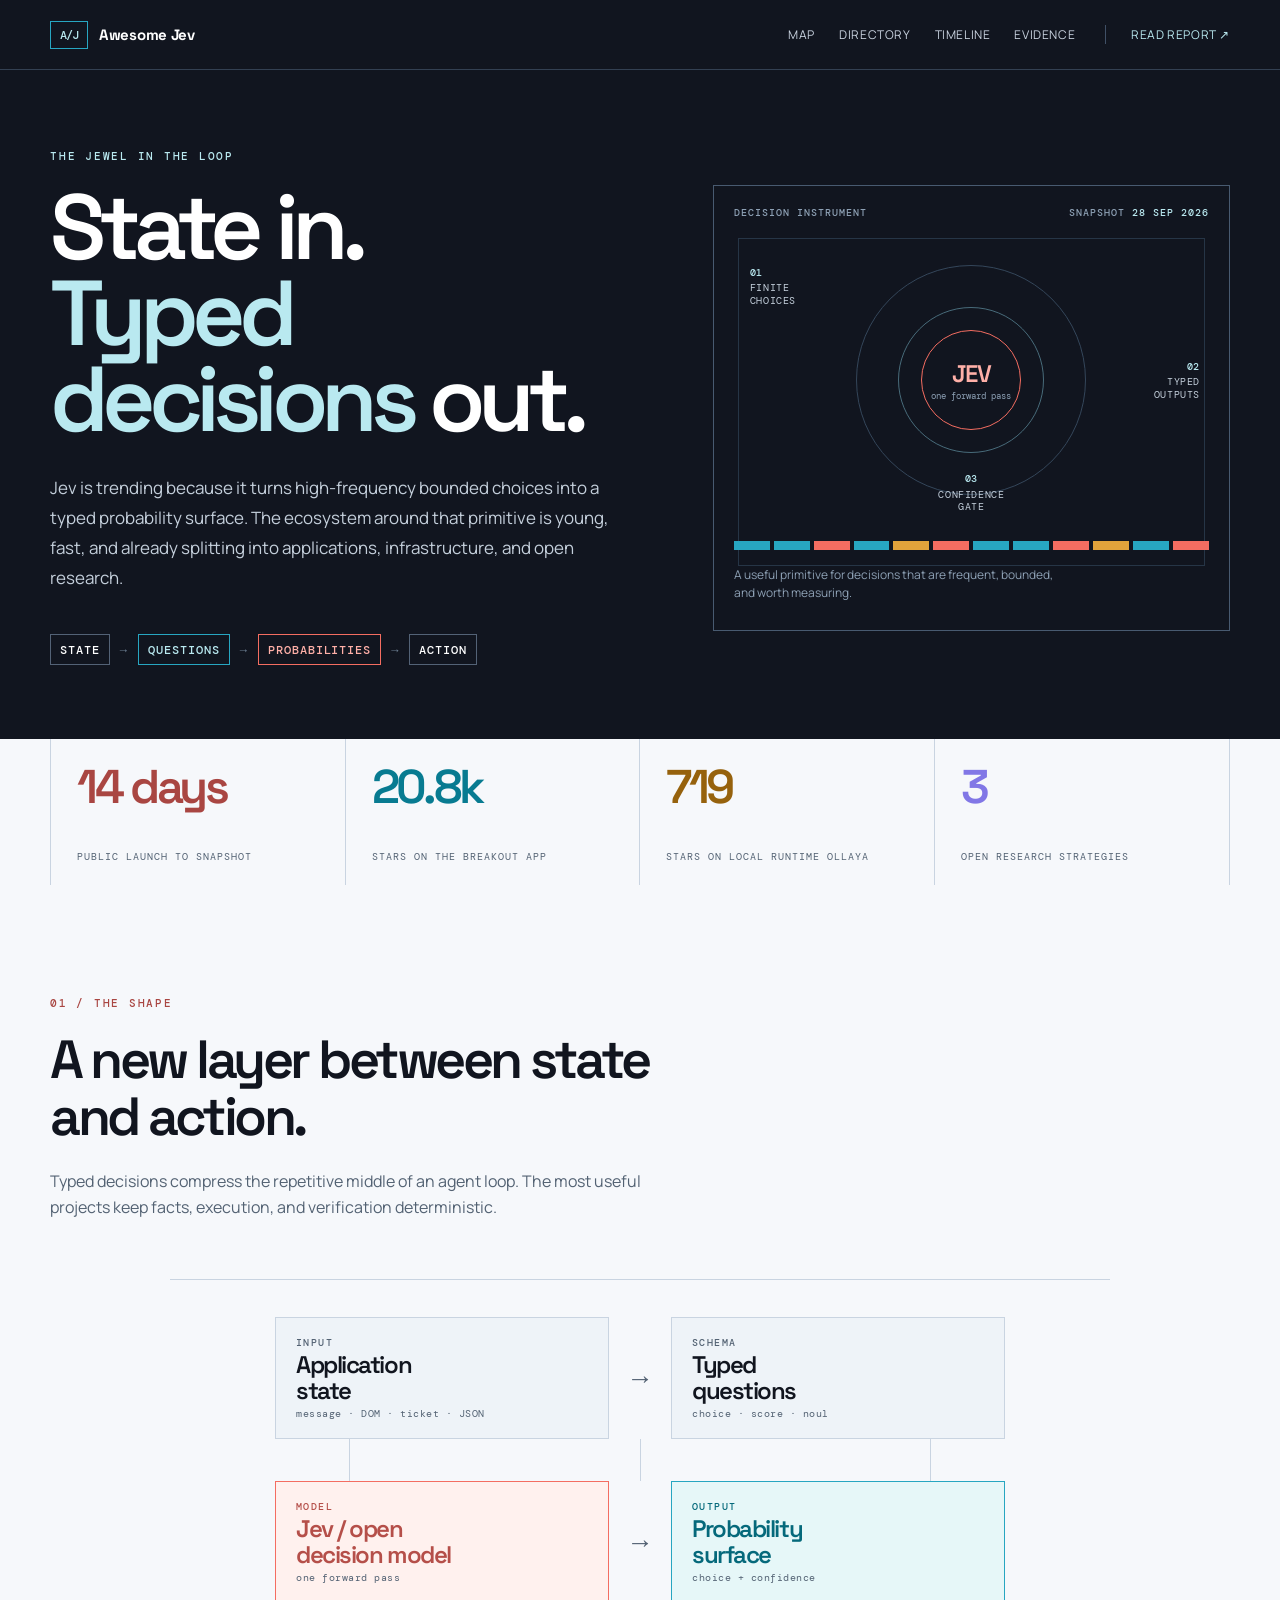
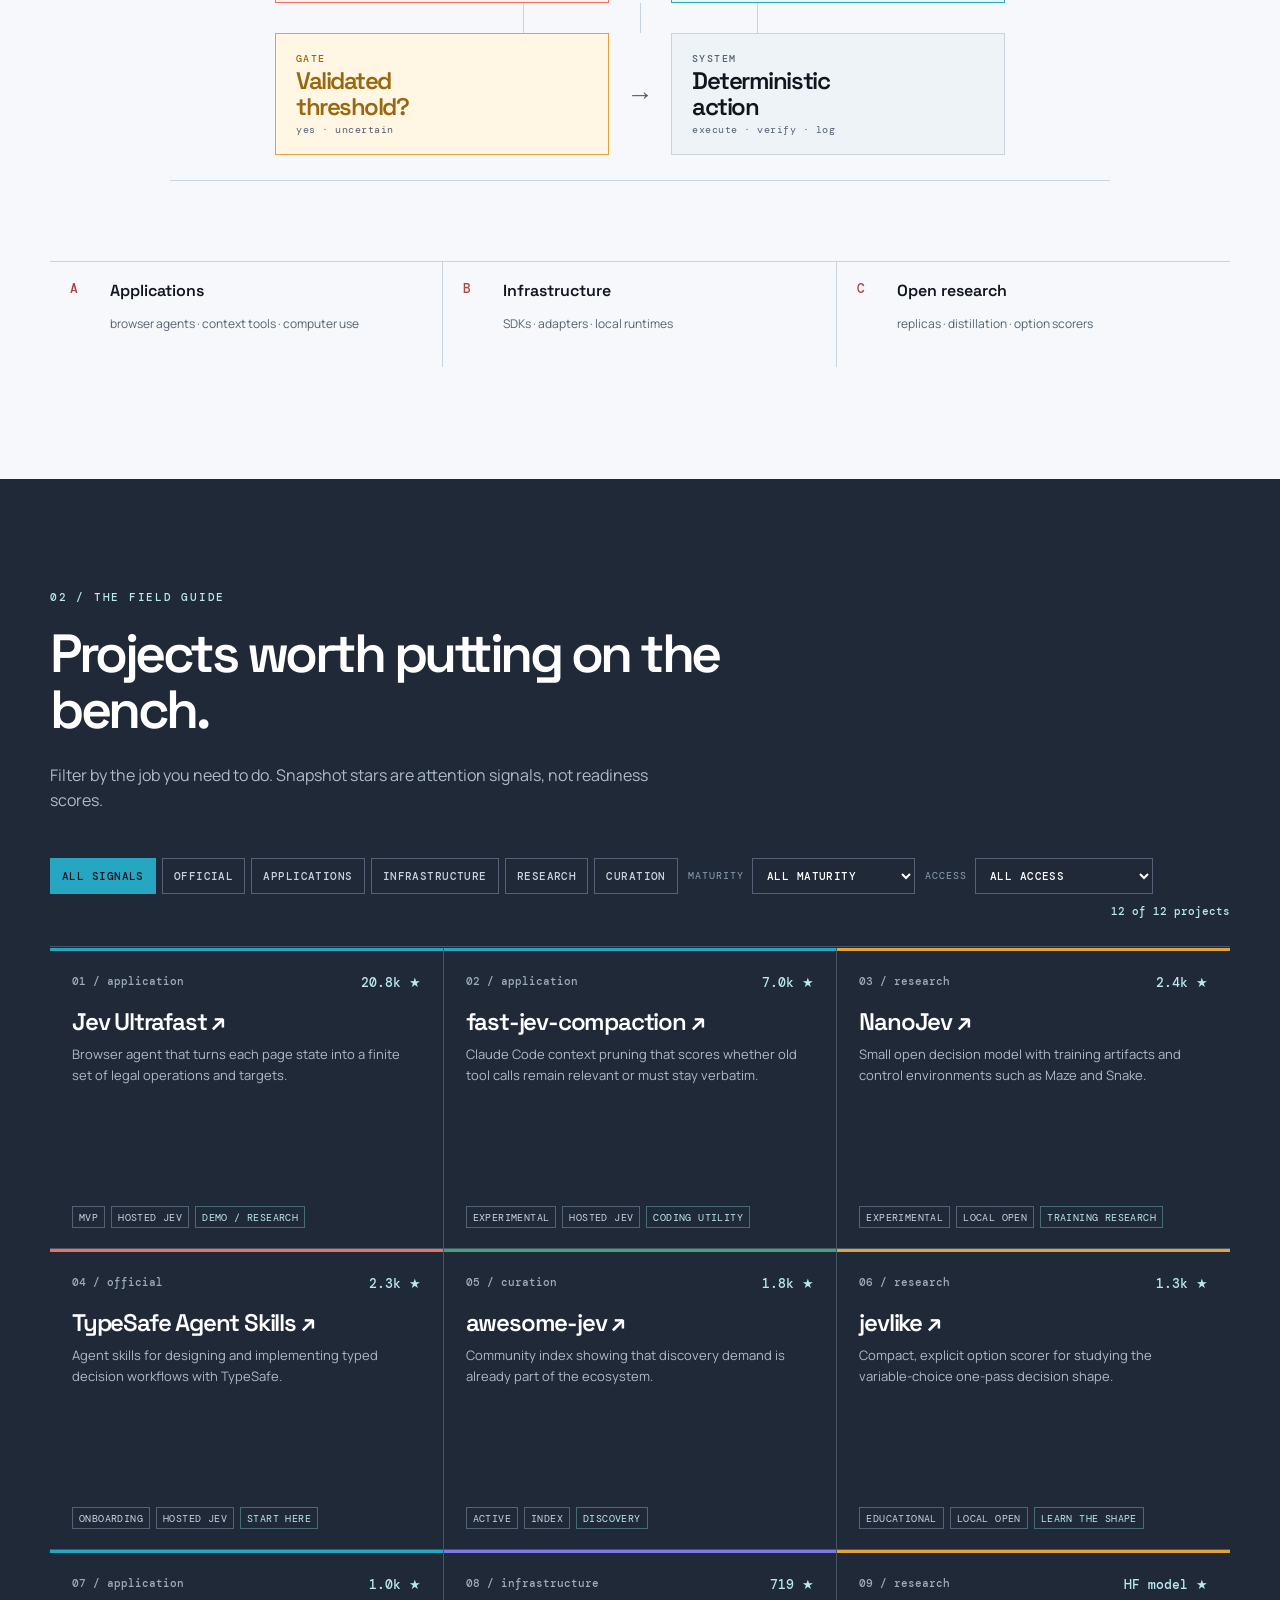
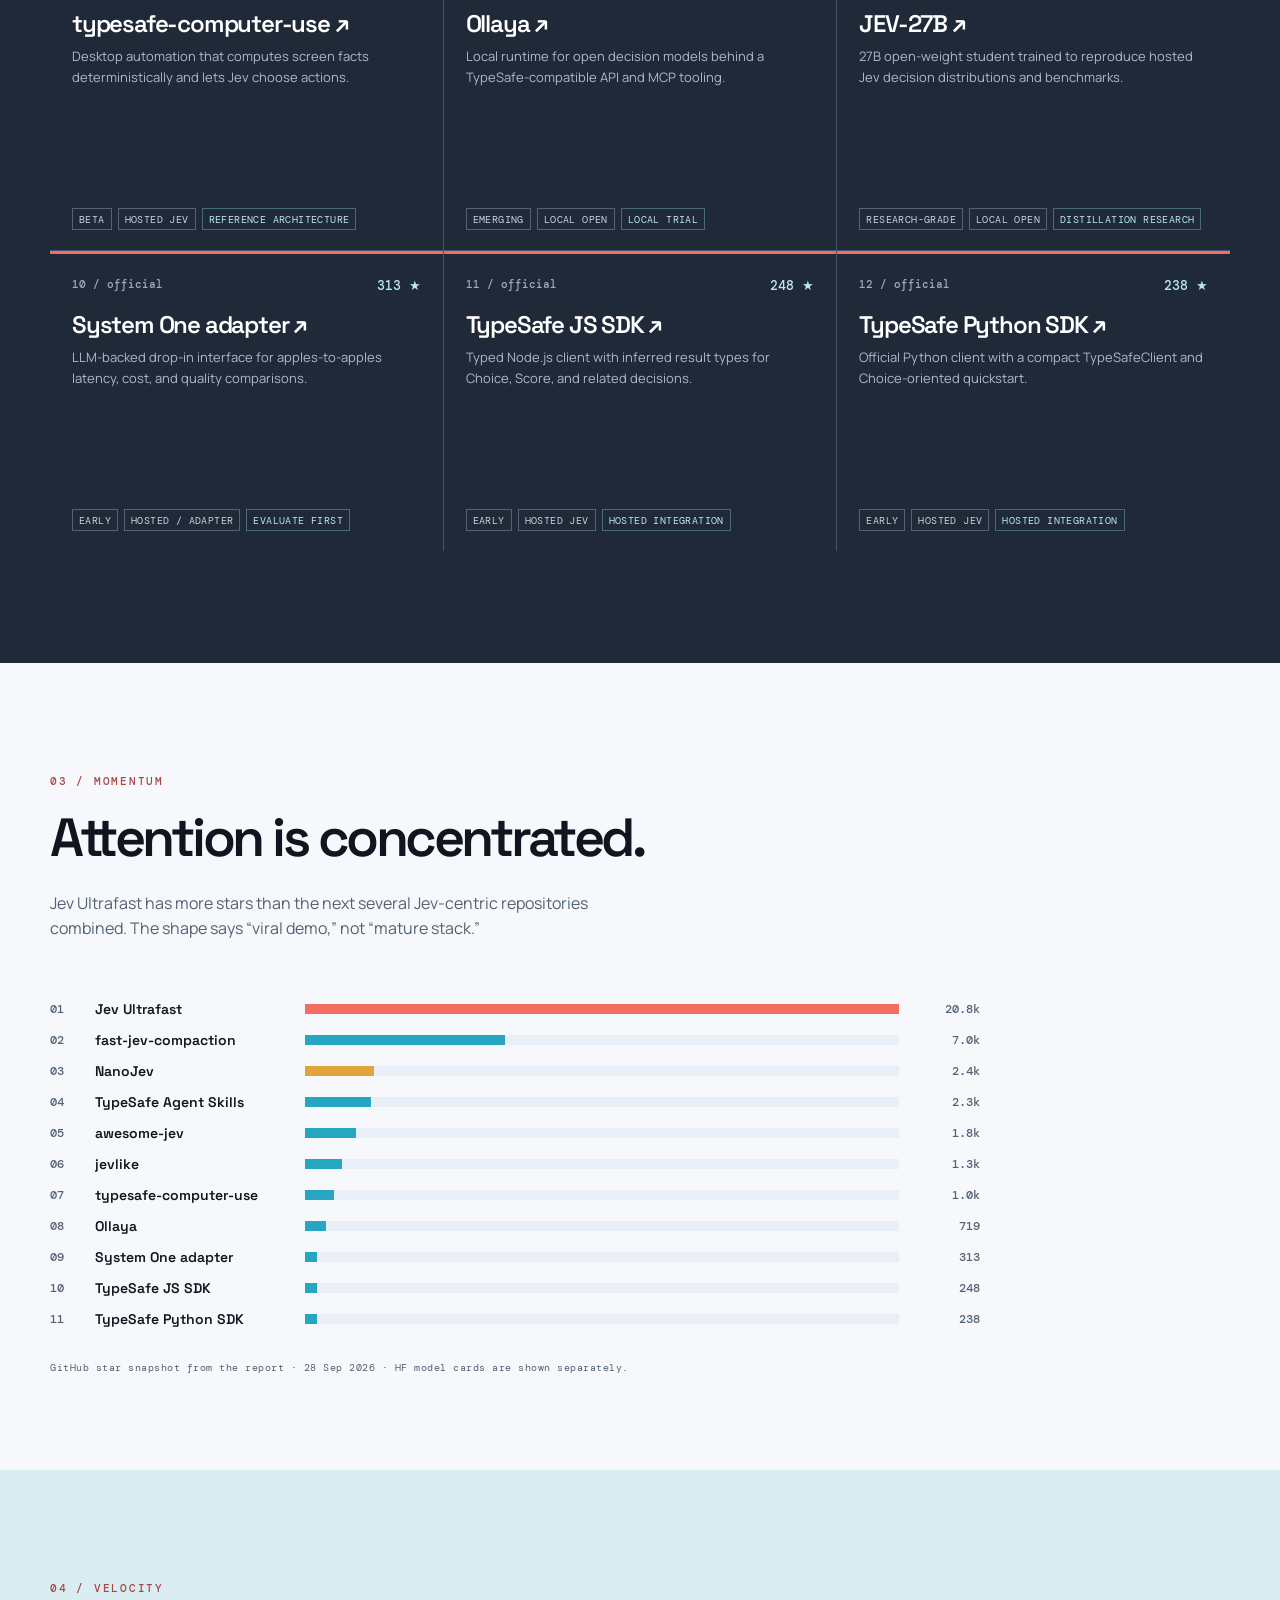
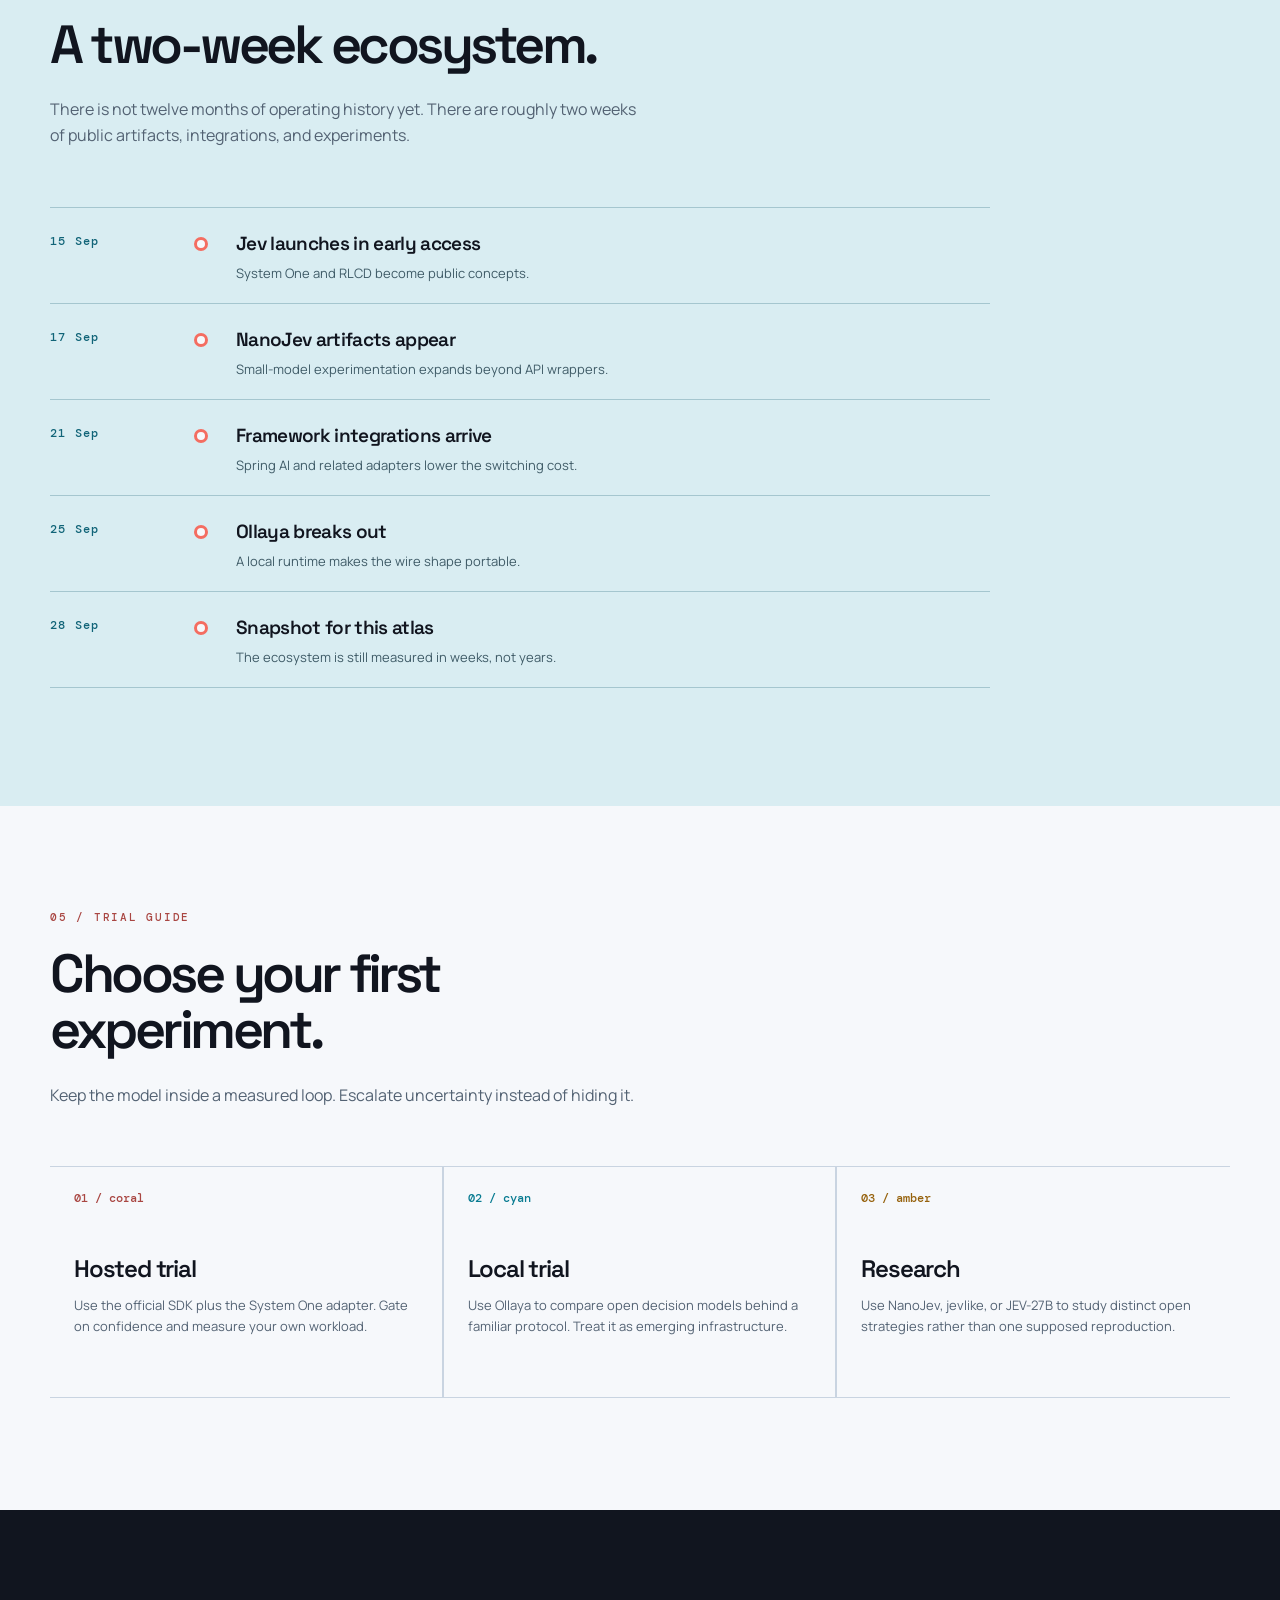
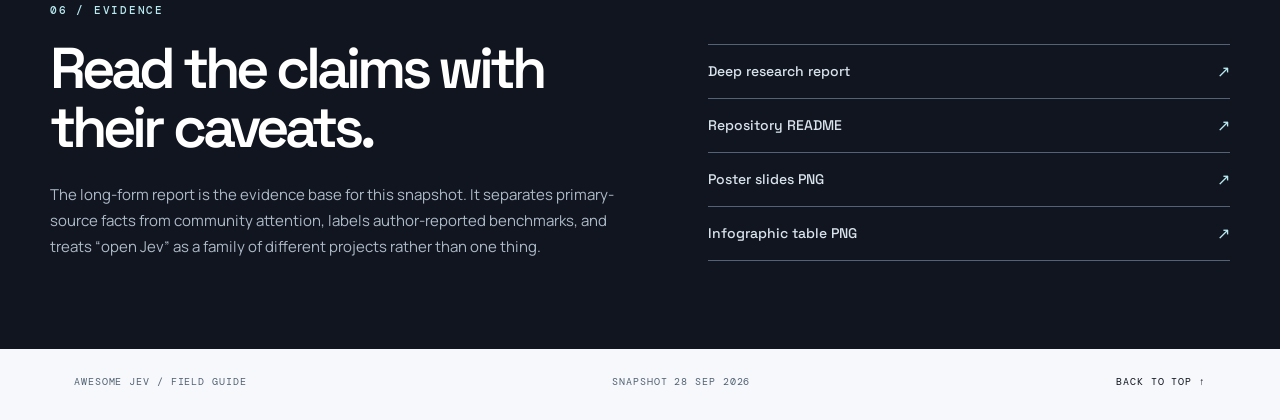
==== docs/index.html @ 7bf73f56 "Add files via upload" ====
<!doctype html>
<html lang="en">
  <head>
    <meta charset="utf-8">
    <meta name="viewport" content="width=device-width, initial-scale=1">
    <meta name="theme-color" content="#11151f">
    <meta name="description" content="A field guide to the young Jev ecosystem: typed decisions, agent loops, local runtimes, and open research.">
    <title>Awesome Jev Projects | Typed decision systems</title>
    <link rel="stylesheet" href="styles.css">
  </head>
  <body>
    <header class="site-header">
      <a class="brand" href="#top" aria-label="Awesome Jev home">
        <span class="brand-mark" aria-hidden="true">A/J</span>
        <span>Awesome Jev</span>
      </a>
      <nav class="site-nav" aria-label="Primary navigation">
        <a href="#map">Map</a>
        <a href="#directory">Directory</a>
        <a href="#timeline">Timeline</a>
        <a href="#read">Evidence</a>
      </nav>
      <a class="header-link" href="../jev_deep-research-report.md">Read report <span aria-hidden="true">↗</span></a>
    </header>

    <main id="top">
      <section class="hero band band-dark" aria-labelledby="hero-title">
        <div class="hero-grid">
          <div class="hero-copy">
            <p class="eyebrow" id="hero-eyebrow">THE JEWEL IN THE LOOP</p>
            <h1 id="hero-title">State in.<br><em>Typed decisions</em> out.</h1>
            <p class="hero-body" id="hero-body">Jev is trending because it turns high-frequency bounded choices into a typed probability surface. The ecosystem around that primitive is young, fast, and already splitting into applications, infrastructure, and open research.</p>
            <div class="formula" role="group" aria-label="Decision loop">
              <span>state</span><i aria-hidden="true">→</i><span>questions</span><i aria-hidden="true">→</i><span>probabilities</span><i aria-hidden="true">→</i><span>action</span>
            </div>
          </div>
          <div class="hero-instrument" role="group" aria-label="Decision instrument">
            <div class="instrument-topline"><span>DECISION INSTRUMENT</span><span>SNAPSHOT <b id="hero-snapshot">28 SEP 2026</b></span></div>
            <div class="instrument-core">
              <div class="instrument-orbit orbit-a"></div>
              <div class="instrument-orbit orbit-b"></div>
              <div class="instrument-center"><strong>JEV</strong><span>one forward pass</span></div>
              <div class="instrument-point point-a"><b>01</b><span>finite<br>choices</span></div>
              <div class="instrument-point point-b"><b>02</b><span>typed<br>outputs</span></div>
              <div class="instrument-point point-c"><b>03</b><span>confidence<br>gate</span></div>
            </div>
            <div class="confidence-ribbon" aria-hidden="true"><span></span><span></span><span></span><span></span><span></span><span></span><span></span><span></span><span></span><span></span><span></span><span></span></div>
            <p class="instrument-note">A useful primitive for decisions that are frequent, bounded, and worth measuring.</p>
          </div>
        </div>
      </section>

      <section class="metric-rail" aria-label="Ecosystem snapshot metrics" id="metrics"></section>

      <section class="band band-paper" id="map" aria-labelledby="map-title">
        <div class="section-heading">
          <p class="eyebrow eyebrow-dark">01 / THE SHAPE</p>
          <h2 id="map-title">A new layer between state and action.</h2>
          <p>Typed decisions compress the repetitive middle of an agent loop. The most useful projects keep facts, execution, and verification deterministic.</p>
        </div>
        <div class="architecture" role="group" aria-label="Jev ecosystem architecture">
          <div class="architecture-row architecture-inputs">
            <div class="architecture-node node-state"><span class="node-kicker">INPUT</span><strong>Application<br>state</strong><small>message · DOM · ticket · JSON</small></div>
            <div class="architecture-arrow" aria-hidden="true">→</div>
            <div class="architecture-node node-questions"><span class="node-kicker">SCHEMA</span><strong>Typed<br>questions</strong><small>choice · score · noul</small></div>
          </div>
          <div class="architecture-spine" aria-hidden="true"><span></span><span></span><span></span></div>
          <div class="architecture-row architecture-core">
            <div class="architecture-node node-model"><span class="node-kicker">MODEL</span><strong>Jev / open<br>decision model</strong><small>one forward pass</small></div>
            <div class="architecture-arrow" aria-hidden="true">→</div>
            <div class="architecture-node node-prob"><span class="node-kicker">OUTPUT</span><strong>Probability<br>surface</strong><small>choice + confidence</small></div>
          </div>
          <div class="architecture-spine spine-short" aria-hidden="true"><span></span><span></span></div>
          <div class="architecture-row architecture-output">
            <div class="architecture-node node-gate"><span class="node-kicker">GATE</span><strong>Validated<br>threshold?</strong><small>yes · uncertain</small></div>
            <div class="architecture-arrow" aria-hidden="true">→</div>
            <div class="architecture-node node-action"><span class="node-kicker">SYSTEM</span><strong>Deterministic<br>action</strong><small>execute · verify · log</small></div>
          </div>
        </div>
        <div class="layer-strip" role="group" aria-label="Ecosystem layers">
          <div><span class="layer-index">A</span><strong>Applications</strong><small>browser agents · context tools · computer use</small></div>
          <div><span class="layer-index">B</span><strong>Infrastructure</strong><small>SDKs · adapters · local runtimes</small></div>
          <div><span class="layer-index">C</span><strong>Open research</strong><small>replicas · distillation · option scorers</small></div>
        </div>
      </section>

      <section class="band band-ink" id="directory" aria-labelledby="directory-title">
        <div class="section-heading heading-light">
          <p class="eyebrow">02 / THE FIELD GUIDE</p>
          <h2 id="directory-title">Projects worth putting on the bench.</h2>
          <p>Filter by the job you need to do. Snapshot stars are attention signals, not readiness scores.</p>
        </div>
        <div class="filters" role="group" aria-label="Project filters">
          <div class="filter-group" id="role-filters" role="group" aria-label="Project role"></div>
          <label class="select-label">Maturity
            <select id="maturity-filter" aria-label="Filter by maturity"></select>
          </label>
          <label class="select-label">Access
            <select id="access-filter" aria-label="Filter by access mode"></select>
          </label>
          <span class="filter-count" id="filter-count" aria-live="polite"></span>
        </div>
        <div class="project-grid" id="project-grid"></div>
      </section>

      <section class="band band-paper leaderboard-band" id="leaderboard" aria-labelledby="leaderboard-title">
        <div class="section-heading">
          <p class="eyebrow eyebrow-dark">03 / MOMENTUM</p>
          <h2 id="leaderboard-title">Attention is concentrated.</h2>
          <p>Jev Ultrafast has more stars than the next several Jev-centric repositories combined. The shape says “viral demo,” not “mature stack.”</p>
        </div>
        <div class="leaderboard" id="leaderboard-list"></div>
        <p class="data-note">GitHub star snapshot from the report · 28 Sep 2026 · HF model cards are shown separately.</p>
      </section>

      <section class="band band-blue timeline-band" id="timeline" aria-labelledby="timeline-title">
        <div class="section-heading">
          <p class="eyebrow eyebrow-dark">04 / VELOCITY</p>
          <h2 id="timeline-title">A two-week ecosystem.</h2>
          <p>There is not twelve months of operating history yet. There are roughly two weeks of public artifacts, integrations, and experiments.</p>
        </div>
        <div class="timeline" id="timeline-list"></div>
      </section>

      <section class="band band-paper recommendations-band" aria-labelledby="recommendations-title">
        <div class="section-heading">
          <p class="eyebrow eyebrow-dark">05 / TRIAL GUIDE</p>
          <h2 id="recommendations-title">Choose your first experiment.</h2>
          <p>Keep the model inside a measured loop. Escalate uncertainty instead of hiding it.</p>
        </div>
        <div class="recommendation-grid" id="recommendation-list"></div>
      </section>

      <section class="band band-dark read-band" id="read" aria-labelledby="read-title">
        <div class="read-grid">
          <div>
            <p class="eyebrow">06 / EVIDENCE</p>
            <h2 id="read-title">Read the claims with their caveats.</h2>
            <p class="read-body">The long-form report is the evidence base for this snapshot. It separates primary-source facts from community attention, labels author-reported benchmarks, and treats “open Jev” as a family of different projects rather than one thing.</p>
          </div>
          <div class="read-links">
            <a class="read-link" href="../jev_deep-research-report.md"><span>Deep research report</span><b aria-hidden="true">↗</b></a>
            <a class="read-link" href="../README.md"><span>Repository README</span><b aria-hidden="true">↗</b></a>
            <a class="read-link" href="../assets/jev-poster-slides.png"><span>Poster slides PNG</span><b aria-hidden="true">↗</b></a>
            <a class="read-link" href="../assets/jev-infographic-table.png"><span>Infographic table PNG</span><b aria-hidden="true">↗</b></a>
          </div>
        </div>
      </section>
    </main>

    <footer class="site-footer">
      <span>AWESOME JEV / FIELD GUIDE</span>
      <span>Snapshot 28 Sep 2026</span>
      <a href="#top">Back to top ↑</a>
    </footer>

    <script src="data.js"></script>
    <script src="app.js"></script>
  </body>
</html>
---- docs/styles.css ----
@import url('https://fonts.googleapis.com/css2?family=DM+Mono:wght@400;500&family=Manrope:wght@400;500;600;700;800&family=Space+Grotesk:wght@400;500;600;700&display=swap');

:root {
  --ink: #11151f;
  --ink-2: #202938;
  --paper: #f6f8fb;
  --paper-2: #e9eff6;
  --line: #c9d4e1;
  --muted: #536273;
  --coral: #f46d61;
  --coral-dark: #a94642;
  --cyan: #27a6c1;
  --cyan-dark: #087b91;
  --cyan-soft: #b9e9f0;
  --amber: #e2a33b;
  --amber-dark: #96620d;
  --violet: #8177e6;
  --green: #38a875;
  --white: #fff;
  --display: 'Space Grotesk', 'Arial Narrow', sans-serif;
  --body: 'Manrope', system-ui, sans-serif;
  --mono: 'DM Mono', 'SFMono-Regular', Consolas, monospace;
  --max: 1180px;
}

* { box-sizing: border-box; }
html { scroll-behavior: smooth; }
body {
  margin: 0;
  background: var(--paper);
  color: var(--ink);
  font-family: var(--body);
  font-size: 15px;
  line-height: 1.6;
}
a { color: inherit; text-decoration-thickness: 1px; text-underline-offset: 3px; }
a:hover { color: var(--coral); }
:focus-visible { outline: 3px solid var(--amber); outline-offset: 3px; }

.site-header {
  height: 70px;
  padding: 0 max(24px, calc((100vw - var(--max)) / 2));
  display: flex;
  align-items: center;
  gap: 30px;
  background: var(--ink);
  color: var(--white);
  border-bottom: 1px solid #334052;
  position: sticky;
  top: 0;
  z-index: 20;
}
.brand { display: flex; align-items: center; gap: 11px; text-decoration: none; font-family: var(--display); font-weight: 700; letter-spacing: -.02em; white-space: nowrap; }
.brand-mark { display: grid; place-items: center; width: 38px; height: 28px; border: 1px solid var(--cyan); color: var(--cyan-soft); font: 500 12px var(--mono); letter-spacing: -.08em; }
.site-nav { display: flex; align-items: center; gap: 24px; margin-left: auto; }
.site-nav a, .header-link { color: #c9d3e0; font-size: 12px; letter-spacing: .05em; text-transform: uppercase; text-decoration: none; }
.site-nav a:hover, .header-link:hover { color: var(--white); }
.header-link { border-left: 1px solid #405066; padding-left: 25px; color: var(--cyan-soft); }

.band { padding: 112px max(24px, calc((100vw - var(--max)) / 2)); }
.band-dark { background: var(--ink); color: var(--white); }
.band-ink { background: var(--ink-2); color: var(--white); }
.band-paper { background: var(--paper); }
.band-blue { background: #d9edf2; }
.hero { padding-top: 80px; padding-bottom: 74px; min-height: 660px; display: grid; align-items: center; }
.hero-grid { max-width: var(--max); width: 100%; margin: 0 auto; display: grid; grid-template-columns: minmax(0, 1.04fr) minmax(340px, .96fr); gap: clamp(44px, 8vw, 112px); align-items: center; }
.eyebrow { color: var(--cyan-soft); font: 500 11px/1.2 var(--mono); letter-spacing: .16em; text-transform: uppercase; margin: 0 0 22px; }
.eyebrow-dark { color: var(--coral-dark); }
.hero h1 { margin: 0; font: 600 clamp(3.5rem, 7.2vw, 6.75rem)/.93 var(--display); letter-spacing: -.075em; }
.hero h1 em { color: var(--cyan-soft); font-style: normal; }
.hero-body { max-width: 600px; margin: 31px 0 0; color: #c4cfdb; font-size: 17px; line-height: 1.75; }
.formula { display: flex; align-items: center; flex-wrap: wrap; gap: 10px; margin-top: 42px; color: var(--white); font: 500 12px var(--mono); text-transform: uppercase; letter-spacing: .08em; }
.formula span { padding: 7px 9px 6px; border: 1px solid #536276; }
.formula span:nth-of-type(2) { border-color: var(--cyan); color: var(--cyan-soft); }
.formula span:nth-of-type(3) { border-color: var(--coral); color: #ffb0a8; }
.formula i { color: #6f8195; font-style: normal; }

.hero-instrument { min-height: 446px; border: 1px solid #485a70; padding: 20px 20px 22px; position: relative; overflow: hidden; }
.hero-instrument::after { content: ''; position: absolute; inset: 52px 24px 64px; border: 1px solid #263546; pointer-events: none; }
.instrument-topline { display: flex; justify-content: space-between; gap: 18px; color: #8da0b4; font: 500 10px var(--mono); letter-spacing: .1em; position: relative; z-index: 1; }
.instrument-topline b { color: var(--cyan-soft); font-weight: 500; }
.instrument-core { min-height: 322px; position: relative; }
.instrument-orbit { position: absolute; border: 1px solid #34465a; border-radius: 50%; left: 50%; top: 50%; transform: translate(-50%, -50%); }
.orbit-a { width: 230px; height: 230px; }
.orbit-b { width: 146px; height: 146px; border-color: #486b7a; }
.instrument-center { position: absolute; left: 50%; top: 50%; transform: translate(-50%, -50%); width: 100px; height: 100px; border: 1px solid var(--coral); border-radius: 50%; display: grid; place-content: center; text-align: center; background: var(--ink); }
.instrument-center strong { font: 600 24px var(--display); letter-spacing: -.05em; color: #ffb0a8; }
.instrument-center span { font: 9px var(--mono); color: #8da0b4; margin-top: 1px; }
.instrument-point { position: absolute; display: grid; gap: 3px; color: #c4cfdb; font: 10px/1.25 var(--mono); text-transform: uppercase; letter-spacing: .06em; }
.instrument-point b { color: var(--cyan-soft); font-weight: 500; }
.point-a { top: 48px; left: 16px; }
.point-b { top: 142px; right: 9px; text-align: right; }
.point-c { bottom: 27px; left: 50%; transform: translateX(-50%); text-align: center; }
.confidence-ribbon { display: flex; height: 9px; gap: 4px; position: relative; z-index: 1; }
.confidence-ribbon span { display: block; height: 100%; flex: 1; background: var(--cyan); }
.confidence-ribbon span:nth-child(3n) { background: var(--coral); }
.confidence-ribbon span:nth-child(5n) { background: var(--amber); }
.instrument-note { color: #8da0b4; margin: 16px 0 0; font-size: 12px; line-height: 1.5; max-width: 340px; }

.metric-rail { max-width: var(--max); margin: 0 auto; display: grid; grid-template-columns: repeat(4, 1fr); border-left: 1px solid var(--line); border-right: 1px solid var(--line); background: var(--paper); }
.metric { min-height: 146px; padding: 24px 26px 22px; border-right: 1px solid var(--line); display: flex; flex-direction: column; justify-content: space-between; }
.metric:last-child { border-right: 0; }
.metric-value { font: 600 clamp(2rem, 3.7vw, 3.5rem)/1 var(--display); letter-spacing: -.07em; }
.metric-label { color: var(--muted); font: 10px var(--mono); letter-spacing: .1em; text-transform: uppercase; }
.metric-coral .metric-value { color: var(--coral-dark); }
.metric-cyan .metric-value { color: var(--cyan-dark); }
.metric-amber .metric-value { color: var(--amber-dark); }
.metric-paper .metric-value { color: var(--violet); }

.section-heading { max-width: 670px; margin-bottom: 58px; }
.section-heading h2 { margin: 0; font: 600 clamp(2rem, 4.2vw, 4rem)/1.05 var(--display); letter-spacing: -.065em; }
.section-heading > p:last-child { margin: 24px 0 0; color: var(--muted); font-size: 16px; max-width: 600px; }
.heading-light > p:last-child, .band-ink .section-heading > p:last-child { color: #adbac8; }

.architecture { max-width: 940px; margin: 0 auto 80px; padding: 37px 0 25px; border-top: 1px solid var(--line); border-bottom: 1px solid var(--line); }
.architecture-row { display: grid; grid-template-columns: 1fr 62px 1fr; align-items: center; max-width: 730px; margin: 0 auto; }
.architecture-node { min-height: 122px; padding: 18px 20px; border: 1px solid var(--line); background: #eef3f8; display: flex; flex-direction: column; justify-content: space-between; }
.architecture-node strong { font: 600 24px/1.05 var(--display); letter-spacing: -.06em; }
.architecture-node small { color: var(--muted); font: 10px var(--mono); letter-spacing: .05em; }
.node-kicker { color: var(--muted); font: 500 10px var(--mono); letter-spacing: .14em; }
.node-model { border-color: var(--coral); background: #fff1ee; }
.node-model .node-kicker, .node-model strong { color: #b54f49; }
.node-prob { border-color: var(--cyan); background: #e6f7f8; }
.node-prob .node-kicker, .node-prob strong { color: #05697b; }
.node-gate { border-color: var(--amber); background: #fff6e4; }
.node-gate .node-kicker, .node-gate strong { color: #98670e; }
.architecture-arrow { text-align: center; color: var(--muted); font: 27px var(--mono); }
.architecture-spine { height: 42px; width: 62%; margin: 0 auto; border-left: 1px solid var(--line); border-right: 1px solid var(--line); position: relative; }
.architecture-spine::before, .architecture-spine::after { content: ''; position: absolute; left: 50%; width: 1px; height: 100%; background: var(--line); }
.architecture-spine::before { top: 0; }
.architecture-spine::after { bottom: 0; }
.spine-short { height: 30px; width: 25%; }
.layer-strip { display: grid; grid-template-columns: repeat(3, 1fr); border-top: 1px solid var(--line); }
.layer-strip > div { min-height: 105px; padding: 18px 20px; border-right: 1px solid var(--line); display: grid; grid-template-columns: 28px 1fr; column-gap: 12px; align-items: start; }
.layer-strip > div:last-child { border-right: 0; }
.layer-index { color: var(--coral-dark); font: 500 13px var(--mono); }
.layer-strip strong { font: 600 16px var(--display); }
.layer-strip small { grid-column: 2; color: var(--muted); line-height: 1.4; font-size: 12px; }

.band-ink .section-heading { margin-bottom: 44px; }
.filters { display: flex; gap: 10px; align-items: center; flex-wrap: wrap; padding: 0 0 28px; border-bottom: 1px solid #465567; }
.filter-group { display: flex; gap: 6px; flex-wrap: wrap; }
.filter-button, .select-label select { border: 1px solid #536276; background: transparent; color: #c9d3e0; font: 500 11px var(--mono); letter-spacing: .04em; text-transform: uppercase; }
.filter-button { min-height: 36px; padding: 7px 11px; cursor: pointer; }
.filter-button:hover, .filter-button[aria-pressed="true"] { background: var(--cyan); border-color: var(--cyan); color: var(--ink); }
.select-label { display: inline-flex; align-items: center; gap: 8px; color: #8da0b4; font: 10px var(--mono); letter-spacing: .1em; text-transform: uppercase; }
.select-label select { min-height: 36px; padding: 0 26px 0 10px; cursor: pointer; color: var(--white); }
.select-label option { background: var(--ink-2); color: var(--white); }
.filter-count { margin-left: auto; color: var(--cyan-soft); font: 500 11px var(--mono); }
.project-grid { display: grid; grid-template-columns: repeat(3, 1fr); gap: 1px; margin-top: 1px; background: #465567; }
.project-card { min-height: 300px; padding: 23px 22px 20px; background: var(--ink-2); border-top: 3px solid var(--cyan); display: flex; flex-direction: column; }
.project-card[data-role="research"] { border-top-color: var(--amber); }
.project-card[data-role="official"] { border-top-color: var(--coral); }
.project-card[data-role="infrastructure"] { border-top-color: var(--violet); }
.project-card[data-role="curation"] { border-top-color: var(--green); }
.project-card:hover { background: #263343; }
.project-card-top { display: flex; justify-content: space-between; gap: 12px; align-items: start; }
.project-rank { color: #9dacbb; font: 500 11px var(--mono); }
.project-stars { color: var(--cyan-soft); font: 500 13px var(--mono); }
.project-card h3 { margin: 18px 0 9px; font: 600 24px/1.1 var(--display); letter-spacing: -.05em; }
.project-card h3 a { text-decoration: none; }
.project-card p { color: #adbac8; margin: 0; font-size: 13px; line-height: 1.6; }
.project-card-footer { margin-top: auto; padding-top: 23px; display: flex; flex-wrap: wrap; gap: 6px; }
.tag { border: 1px solid #536276; padding: 4px 6px 3px; color: #c9d3e0; font: 10px var(--mono); letter-spacing: .04em; text-transform: uppercase; }
.tag-signal { border-color: #486b7a; color: var(--cyan-soft); }
.empty-state { grid-column: 1 / -1; padding: 56px 22px; background: var(--ink-2); color: #c9d3e0; text-align: center; font: 13px var(--mono); }

.leaderboard-band { padding-top: 112px; padding-bottom: 96px; }
.leaderboard { display: grid; gap: 13px; max-width: 930px; }
.leader-row { display: grid; grid-template-columns: 30px 195px 1fr 66px; gap: 15px; align-items: center; }
.leader-rank, .leader-stars { font: 500 12px var(--mono); }
.leader-rank { color: var(--muted); }
.leader-name { font: 600 14px var(--display); text-decoration: none; white-space: nowrap; overflow: hidden; text-overflow: ellipsis; }
.leader-track { height: 10px; background: var(--paper-2); position: relative; }
.leader-fill { height: 100%; background: var(--cyan); min-width: 3px; }
.leader-row:first-child .leader-fill { background: var(--coral); }
.leader-row:nth-child(3) .leader-fill { background: var(--amber); }
.leader-stars { color: var(--muted); text-align: right; }
.data-note { color: var(--muted); font: 10px var(--mono); letter-spacing: .05em; margin: 33px 0 0; }

.timeline-band { padding-bottom: 118px; }
.timeline { max-width: 940px; border-top: 1px solid #a5c6cf; }
.timeline-item { display: grid; grid-template-columns: 120px 18px 1fr; gap: 24px; min-height: 96px; padding: 25px 0 19px; border-bottom: 1px solid #a5c6cf; }
.timeline-date { color: #116478; font: 500 12px var(--mono); letter-spacing: .1em; }
.timeline-marker { width: 14px; height: 14px; margin-top: 4px; border: 3px solid var(--coral); border-radius: 50%; background: var(--paper); }
.timeline-title { font: 600 19px/1.1 var(--display); letter-spacing: -.035em; }
.timeline-detail { margin: 6px 0 0; color: #3f5b67; font-size: 13px; }

.recommendations-band { padding-top: 105px; }
.recommendation-grid { display: grid; grid-template-columns: repeat(3, 1fr); gap: 1px; background: var(--line); border-top: 1px solid var(--line); border-bottom: 1px solid var(--line); }
.recommendation { min-height: 230px; background: var(--paper); padding: 23px 24px; border-right: 1px solid var(--line); }
.recommendation:last-child { border-right: 0; }
.recommendation-index { display: block; font: 500 12px var(--mono); color: var(--coral-dark); margin-bottom: 47px; }
.recommendation:nth-child(2) .recommendation-index { color: var(--cyan-dark); }
.recommendation:nth-child(3) .recommendation-index { color: var(--amber-dark); }
.recommendation h3 { margin: 0 0 11px; font: 600 24px var(--display); letter-spacing: -.05em; }
.recommendation p { color: var(--muted); margin: 0; font-size: 13px; line-height: 1.6; }

.read-band { padding-top: 94px; padding-bottom: 88px; }
.read-grid { display: grid; grid-template-columns: 1.05fr .95fr; gap: 80px; align-items: end; }
.read-band h2 { margin: 0; font: 600 clamp(2rem, 4.5vw, 4rem)/1.02 var(--display); letter-spacing: -.07em; }
.read-body { color: #adbac8; max-width: 590px; margin: 25px 0 0; font-size: 15px; line-height: 1.75; }
.read-links { border-top: 1px solid #536276; }
.read-link { display: flex; justify-content: space-between; align-items: center; gap: 20px; padding: 16px 0; color: #d9e3ed; border-bottom: 1px solid #536276; text-decoration: none; font: 500 14px var(--display); }
.read-link b { color: var(--cyan-soft); font: 16px var(--mono); }

.site-footer { max-width: var(--max); margin: 0 auto; padding: 26px 24px 32px; display: flex; justify-content: space-between; gap: 20px; color: var(--muted); font: 10px var(--mono); letter-spacing: .09em; text-transform: uppercase; }
.site-footer a { color: var(--ink); text-decoration: none; }

@media (max-width: 900px) {
  .site-header { gap: 18px; }
  .site-nav { gap: 14px; }
  .site-nav a:nth-child(3) { display: none; }
  .hero-grid { grid-template-columns: 1fr; }
  .hero { min-height: 0; }
  .hero-instrument { max-width: 600px; width: 100%; }
  .project-grid { grid-template-columns: repeat(2, 1fr); }
  .read-grid { grid-template-columns: 1fr; gap: 50px; }
}
@media (max-width: 650px) {
  .site-header { height: auto; min-height: 66px; padding: 12px 18px; flex-wrap: wrap; }
  .site-nav { order: 3; width: 100%; justify-content: space-between; gap: 8px; border-top: 1px solid #334052; padding-top: 10px; }
  .site-nav a { font-size: 10px; }
  .header-link { margin-left: auto; padding-left: 13px; font-size: 10px; }
  .band { padding: 78px 18px; }
  .hero { padding-top: 58px; padding-bottom: 56px; }
  .hero h1 { font-size: clamp(3rem, 16vw, 5.2rem); }
  .hero-body { font-size: 15px; }
  .instrument-core { min-height: 290px; }
  .orbit-a { width: 200px; height: 200px; }
  .metric-rail { grid-template-columns: repeat(2, 1fr); margin: 0 18px; }
  .metric { min-height: 112px; padding: 18px 15px; border-bottom: 1px solid var(--line); }
  .metric:nth-child(2) { border-right: 0; }
  .metric:nth-child(3), .metric:nth-child(4) { border-bottom: 0; }
  .metric-value { font-size: 2.2rem; }
  .section-heading { margin-bottom: 40px; }
  .architecture { margin-bottom: 55px; }
  .architecture-row { grid-template-columns: 1fr; gap: 8px; }
  .architecture-arrow { transform: rotate(90deg); height: 24px; }
  .architecture-spine { display: none; }
  .layer-strip { grid-template-columns: 1fr; }
  .layer-strip > div { min-height: auto; border-right: 0; border-bottom: 1px solid var(--line); }
  .layer-strip > div:last-child { border-bottom: 0; }
  .filters { align-items: stretch; }
  .filter-group { width: 100%; }
  .filter-button { flex: 1 1 auto; }
  .select-label { flex: 1; justify-content: space-between; }
  .select-label select { flex: 1; min-width: 0; }
  .filter-count { width: 100%; margin-left: 0; padding-top: 5px; }
  .project-grid { grid-template-columns: 1fr; }
  .leader-row { grid-template-columns: 26px 1fr 56px; gap: 9px; }
  .leader-track { grid-column: 2 / -1; grid-row: 2; }
  .leader-stars { grid-column: 3; grid-row: 1; }
  .timeline-item { grid-template-columns: 74px 14px 1fr; gap: 12px; }
  .timeline-title { font-size: 17px; }
  .recommendation-grid { grid-template-columns: 1fr; }
  .recommendation { border-right: 0; border-bottom: 1px solid var(--line); min-height: auto; }
  .recommendation:last-child { border-bottom: 0; }
  .recommendation-index { margin-bottom: 22px; }
  .site-footer { flex-direction: column; padding-left: 18px; padding-right: 18px; }
}
@media (prefers-reduced-motion: reduce) {
  html { scroll-behavior: auto; }
  *, *::before, *::after { transition-duration: .001ms !important; animation-duration: .001ms !important; animation-iteration-count: 1 !important; }
}
@media print {
  .site-header, .filters, .read-band { display: none; }
  .band { padding: 40px 0; }
  .band-dark, .band-ink { color: #000; background: #fff; }
  .project-grid { grid-template-columns: repeat(2, 1fr); }
}
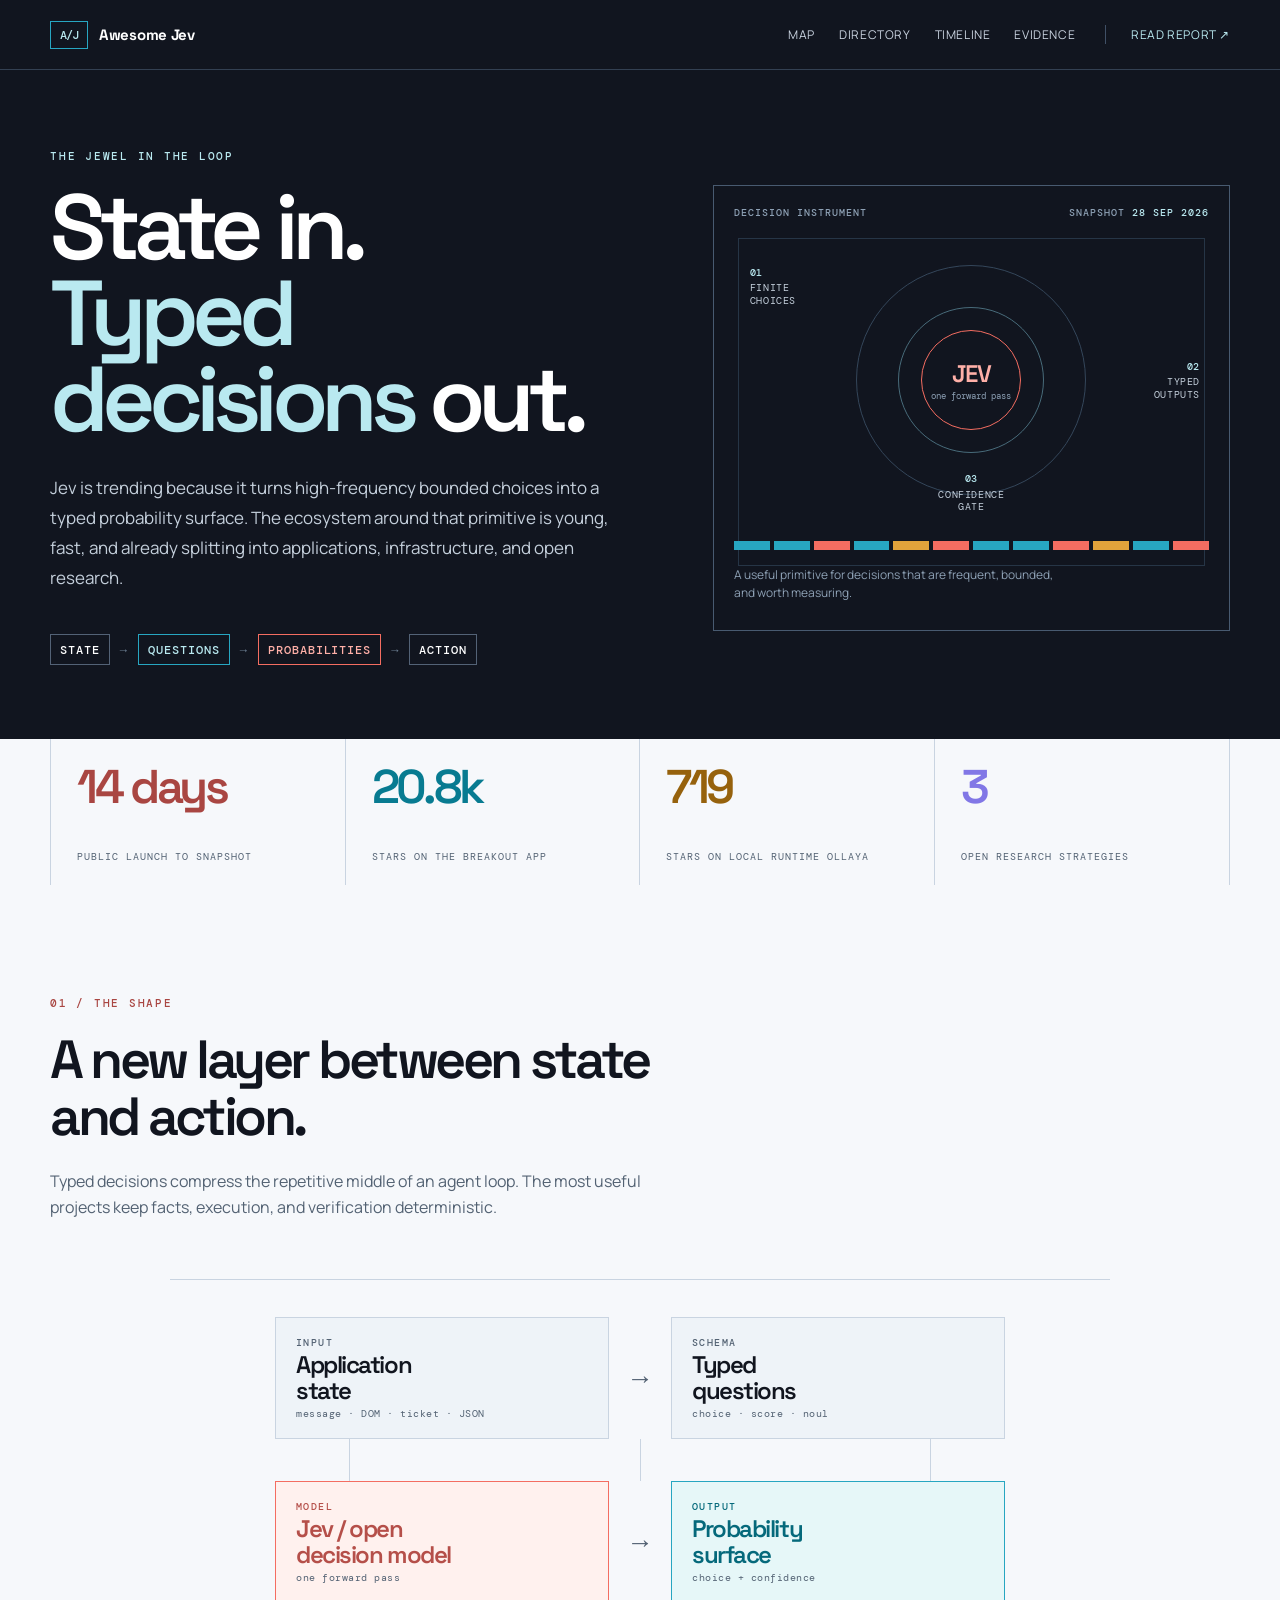
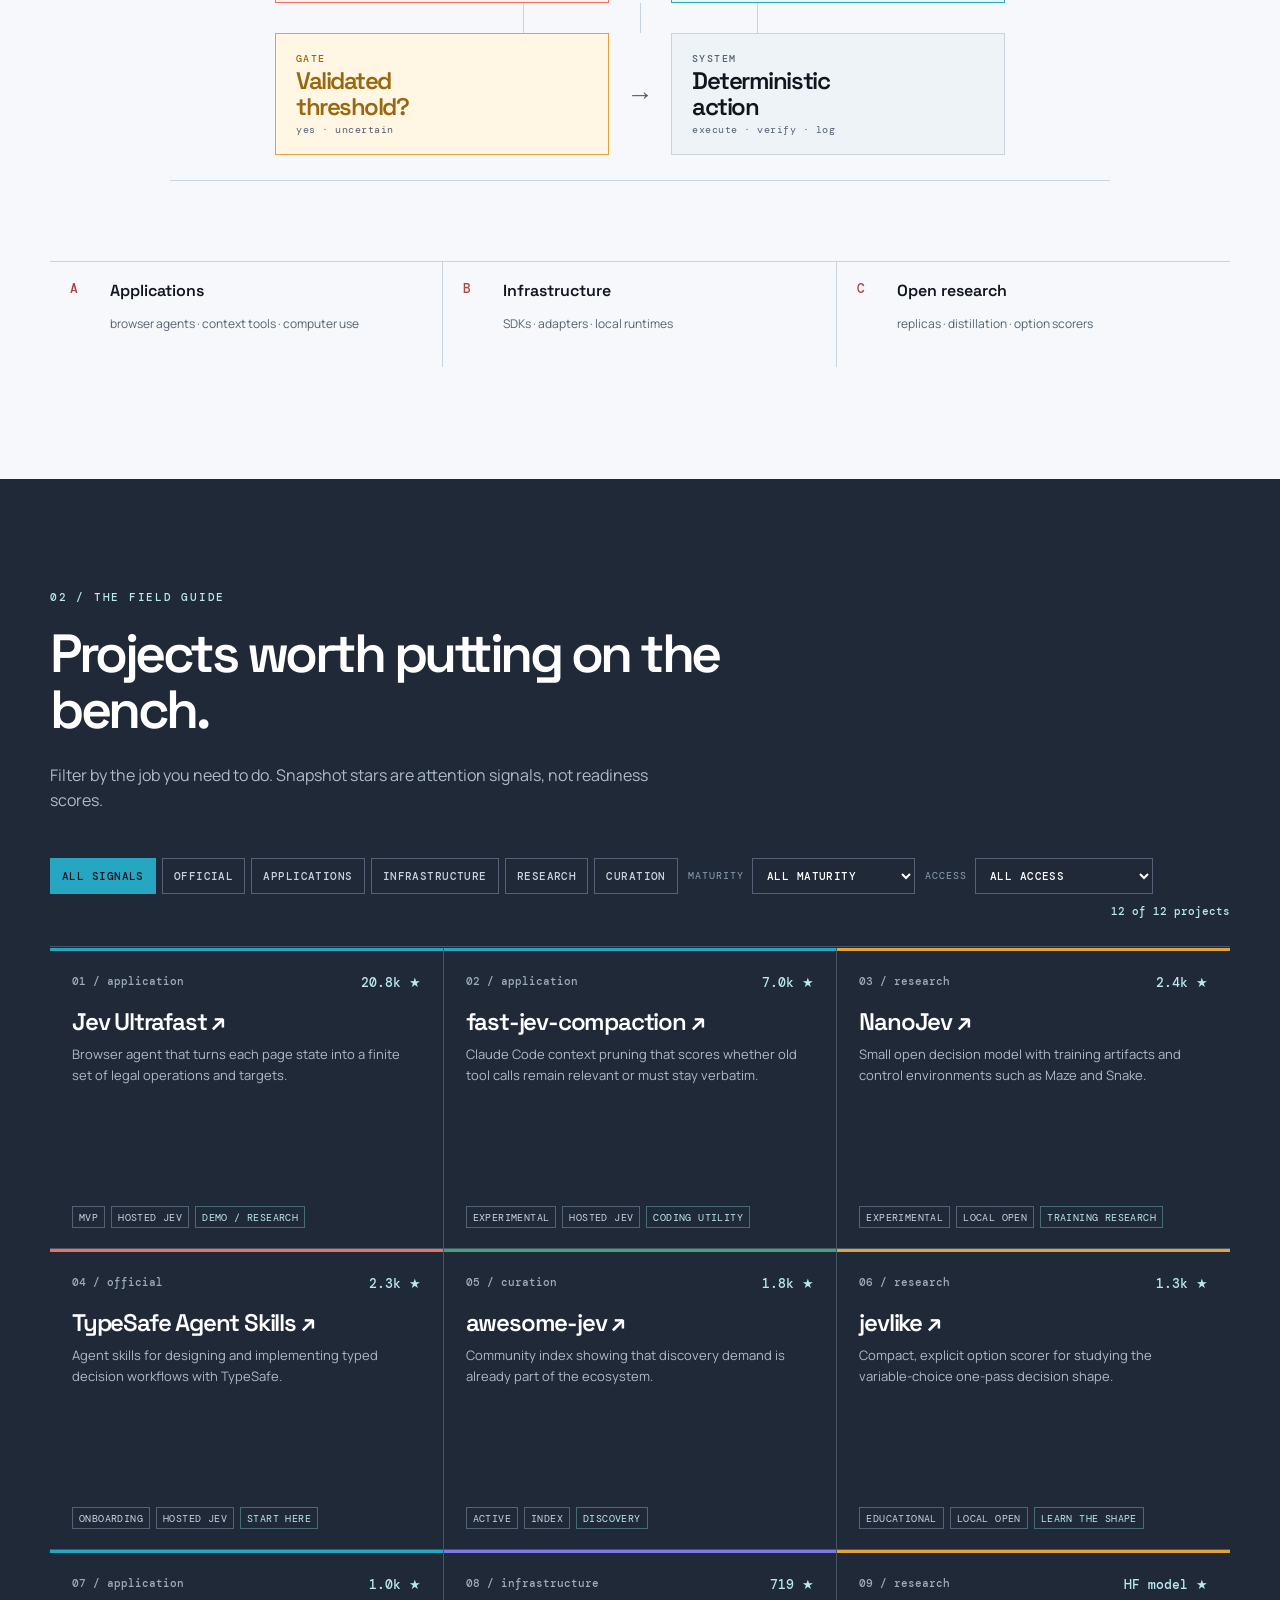
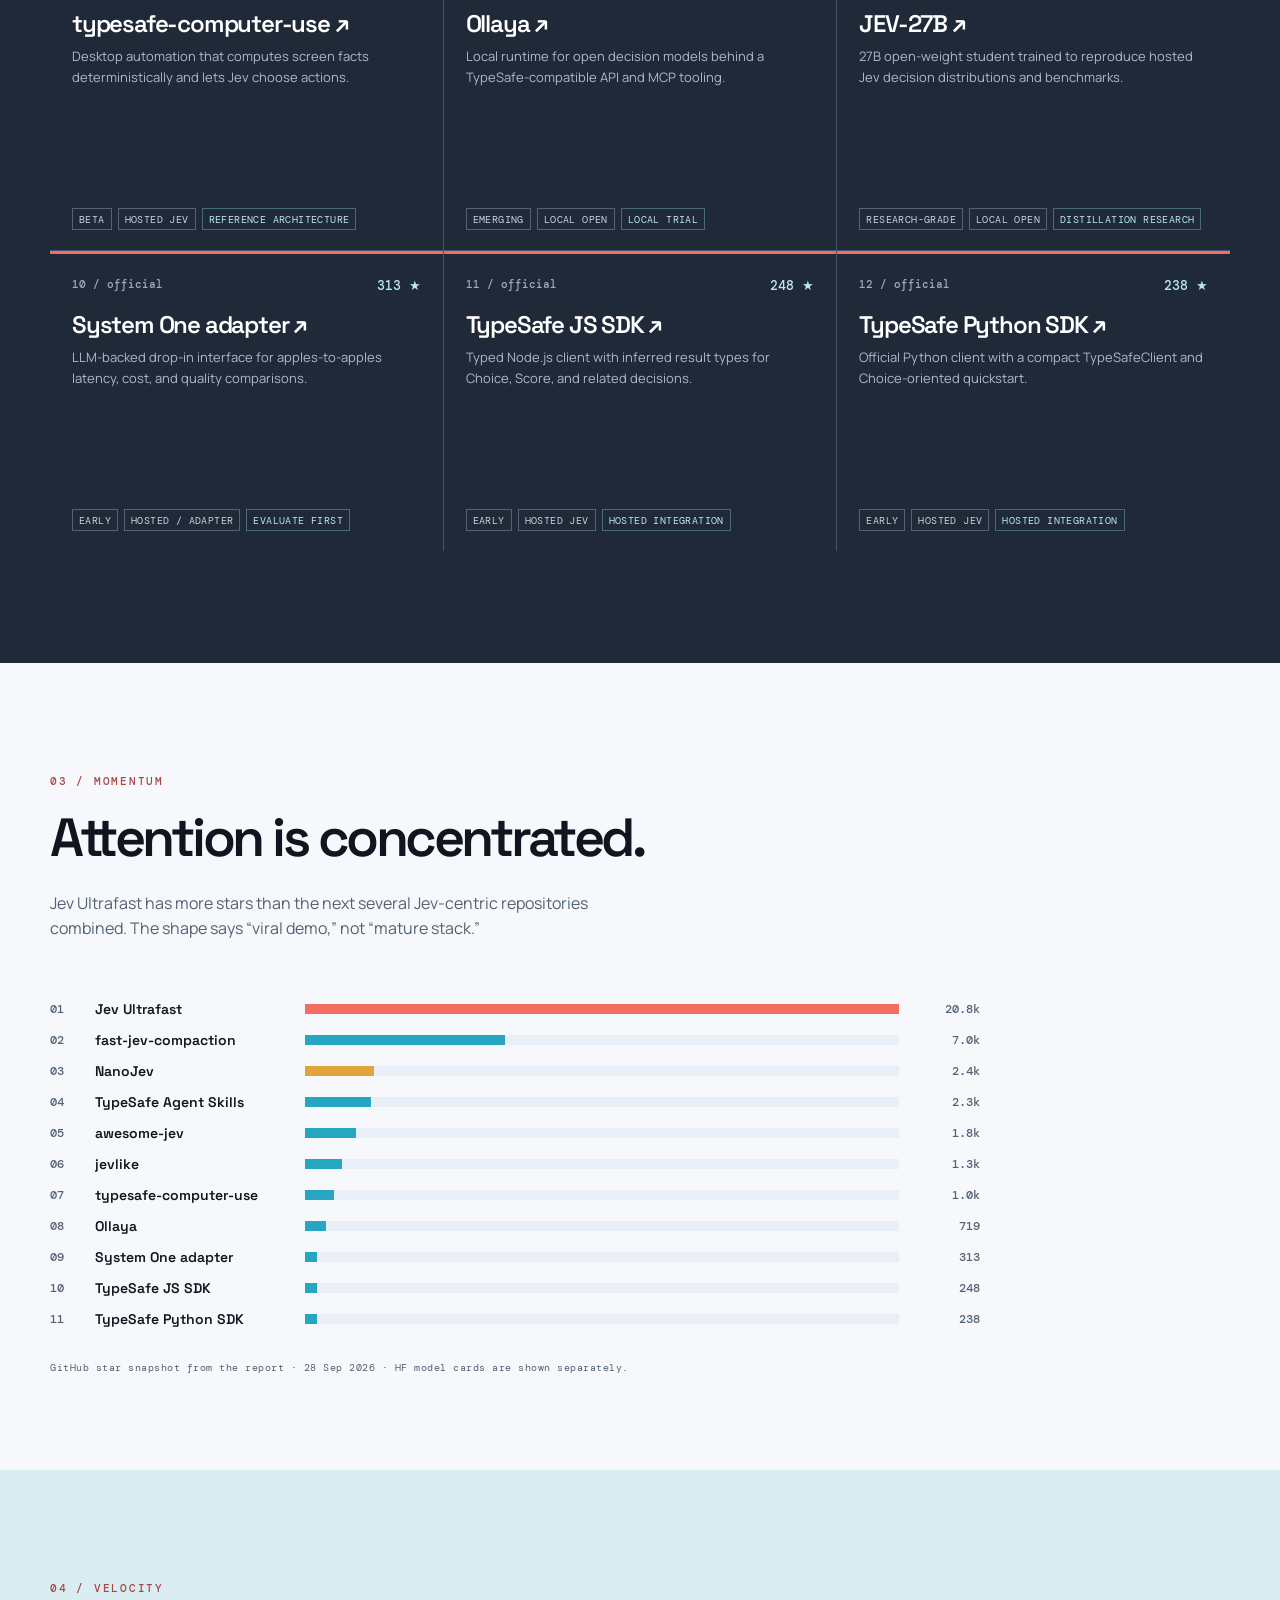
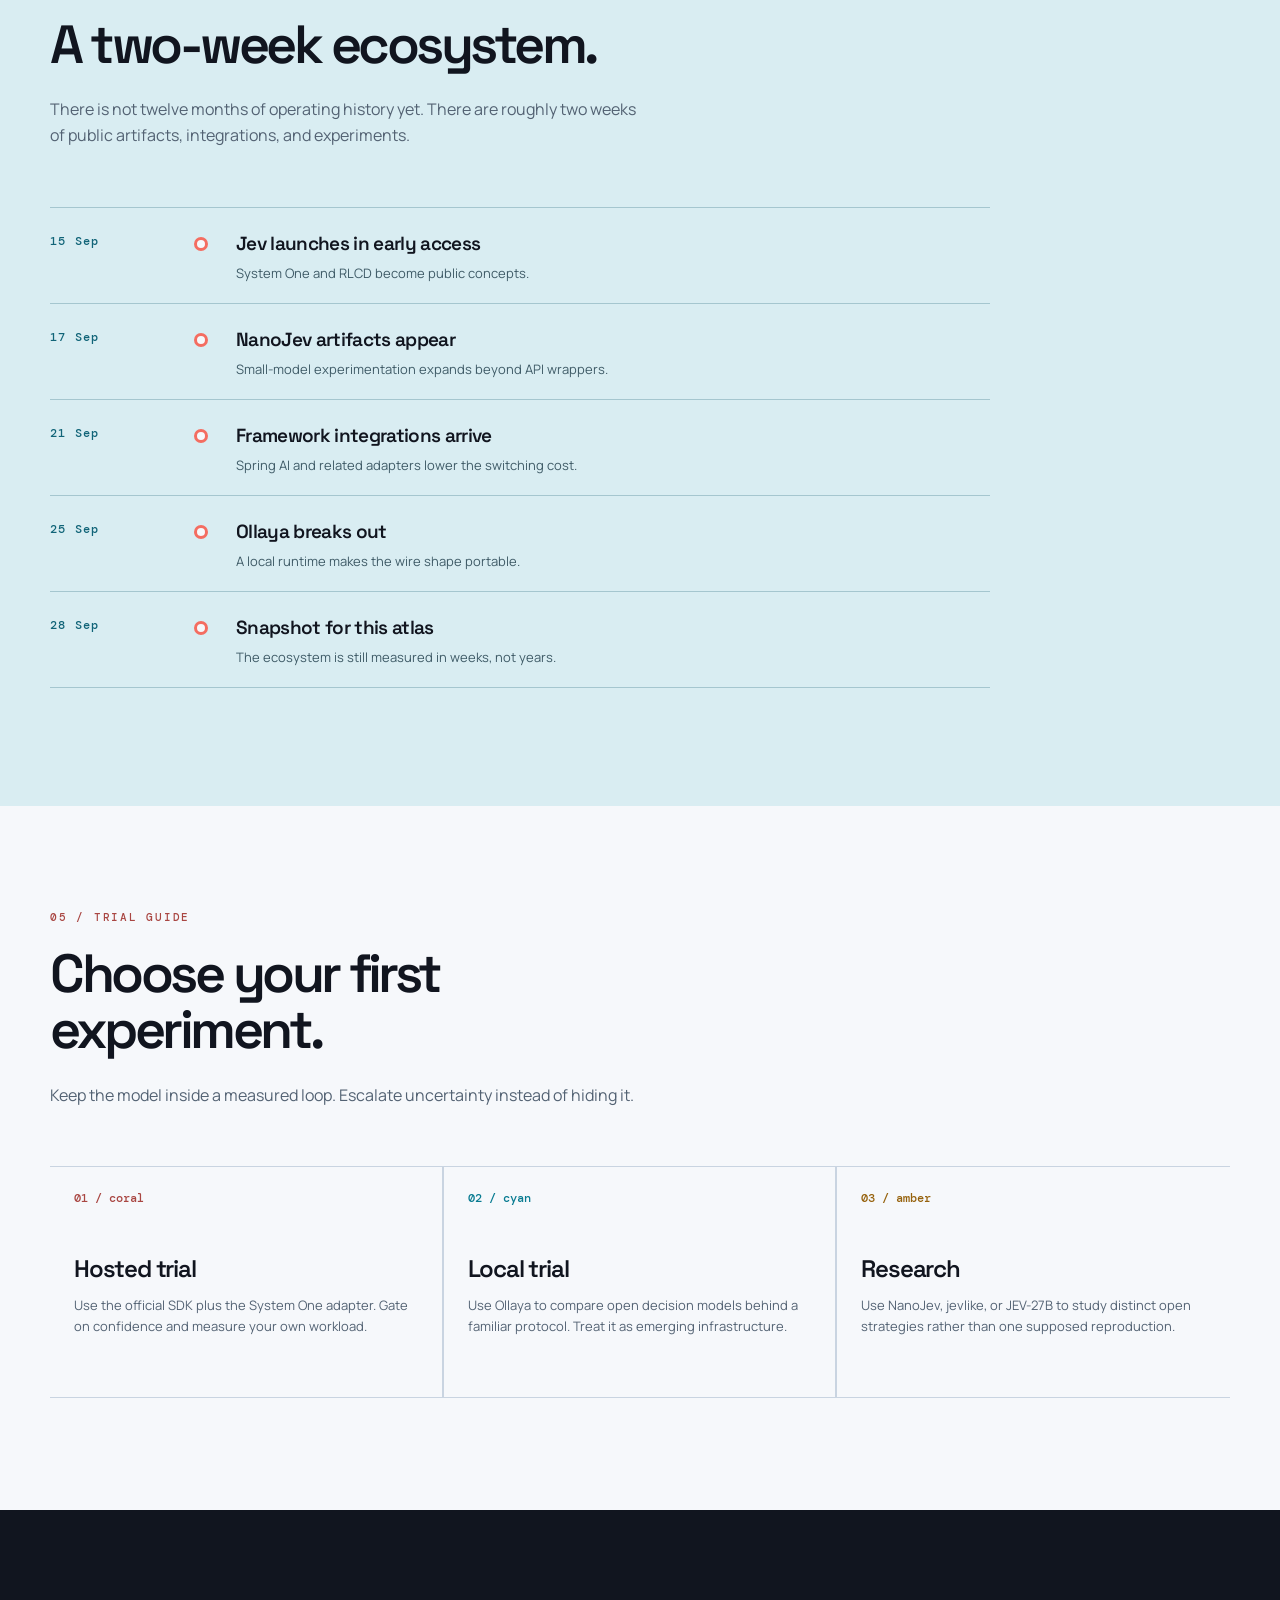
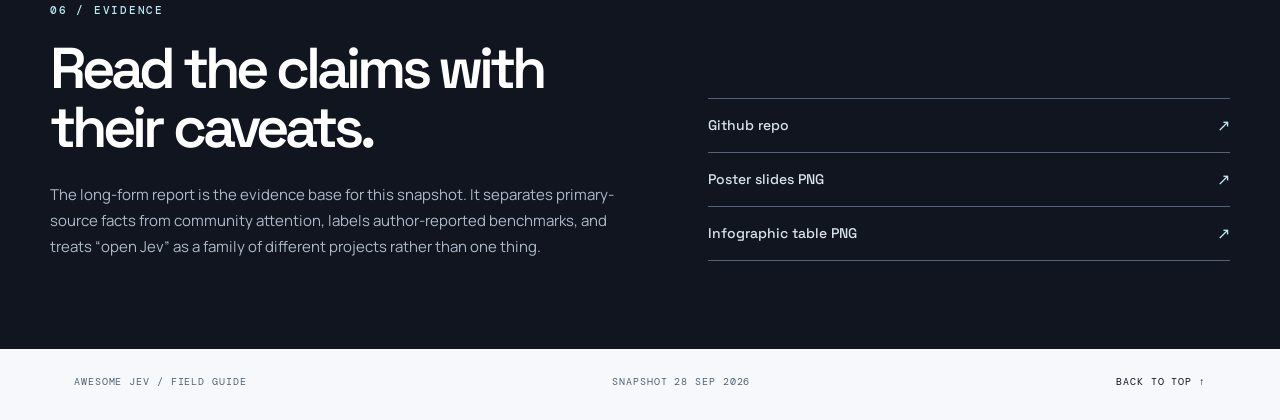
==== commit 9d6378fa: "Add files via upload" ====
--- a/docs/index.html
+++ b/docs/index.html
@@ -20,7 +20,7 @@
         <a href="#timeline">Timeline</a>
         <a href="#read">Evidence</a>
       </nav>
-      <a class="header-link" href="../jev_deep-research-report.md">Read report <span aria-hidden="true">↗</span></a>
+      <a class="header-link" href="https://github.com/scienceaix/jev">Read report <span aria-hidden="true">↗</span></a>
     </header>
 
     <main id="top">
@@ -139,8 +139,7 @@
             <p class="read-body">The long-form report is the evidence base for this snapshot. It separates primary-source facts from community attention, labels author-reported benchmarks, and treats “open Jev” as a family of different projects rather than one thing.</p>
           </div>
           <div class="read-links">
-            <a class="read-link" href="../jev_deep-research-report.md"><span>Deep research report</span><b aria-hidden="true">↗</b></a>
-            <a class="read-link" href="../README.md"><span>Repository README</span><b aria-hidden="true">↗</b></a>
+            <a class="read-link" href="https://github.com/scienceaix/jev"><span>Github repo</span><b aria-hidden="true">↗</b></a>
             <a class="read-link" href="../assets/jev-poster-slides.png"><span>Poster slides PNG</span><b aria-hidden="true">↗</b></a>
             <a class="read-link" href="../assets/jev-infographic-table.png"><span>Infographic table PNG</span><b aria-hidden="true">↗</b></a>
           </div>
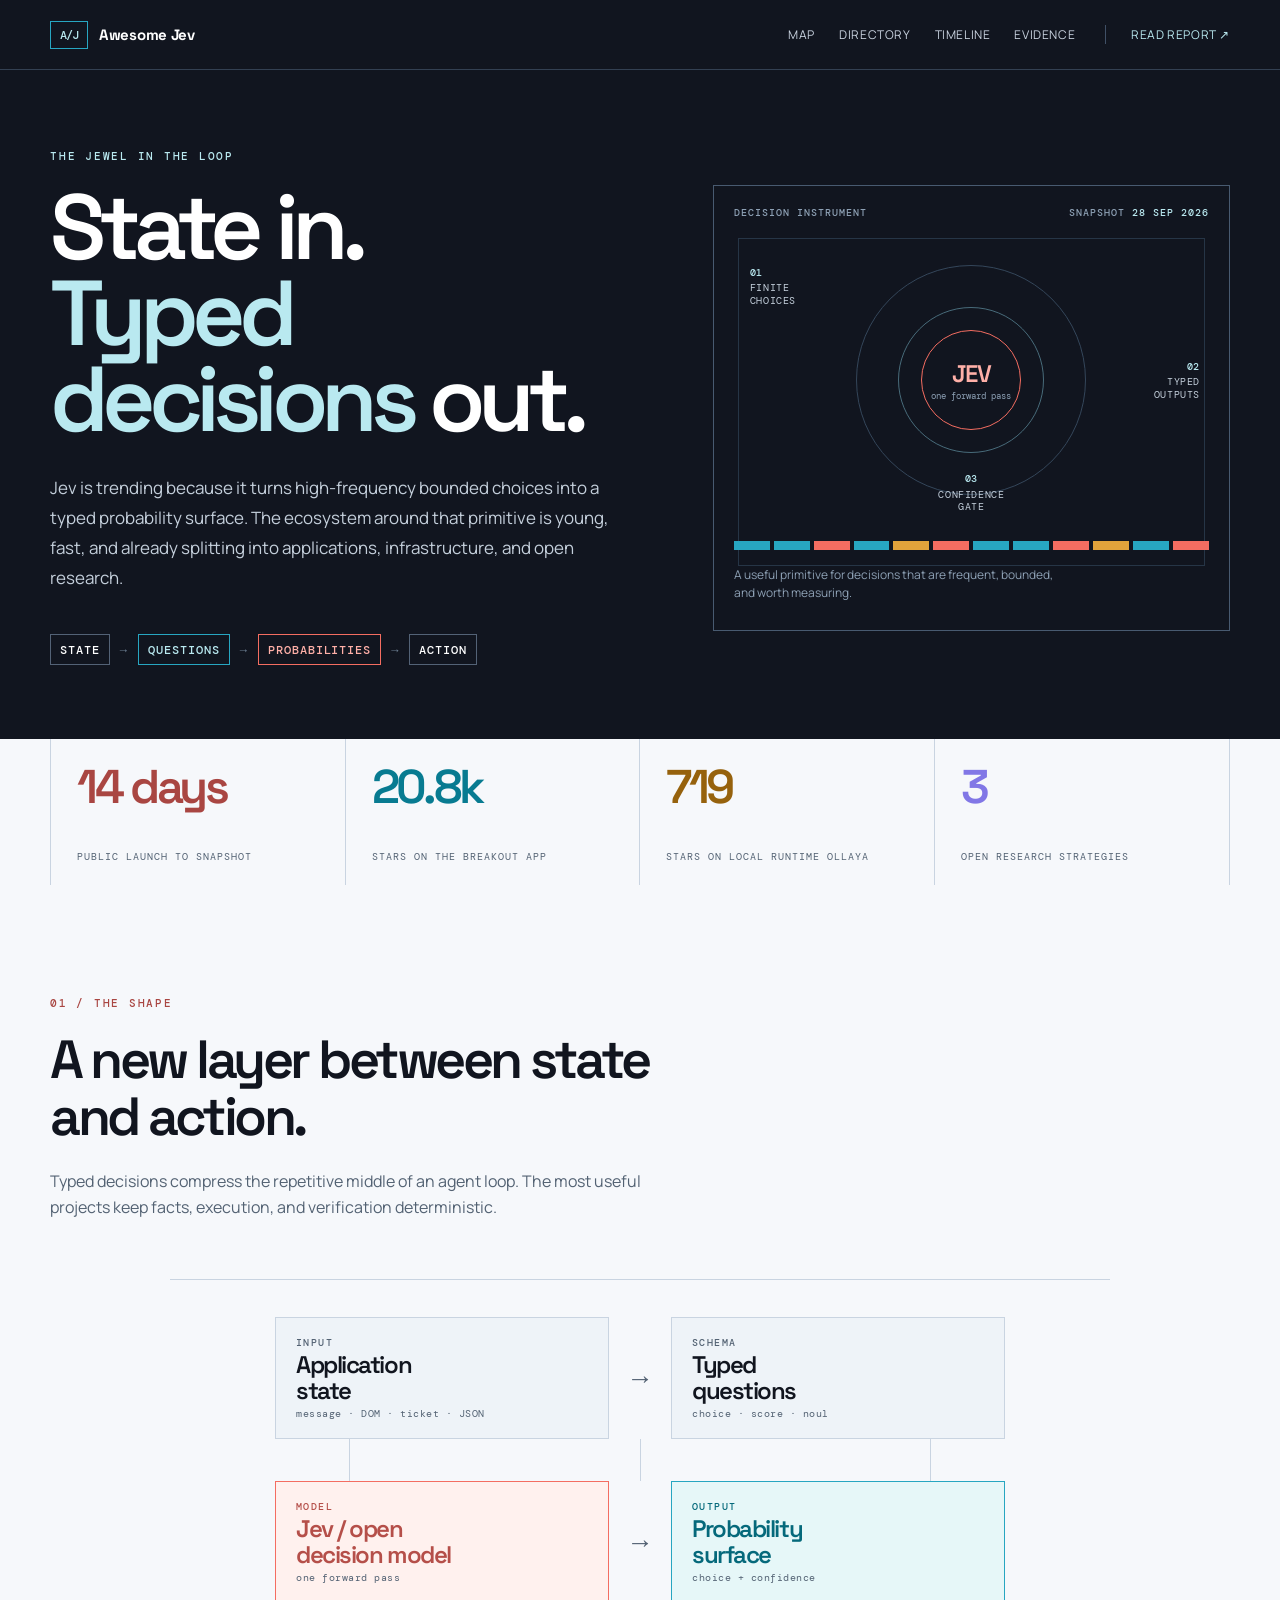
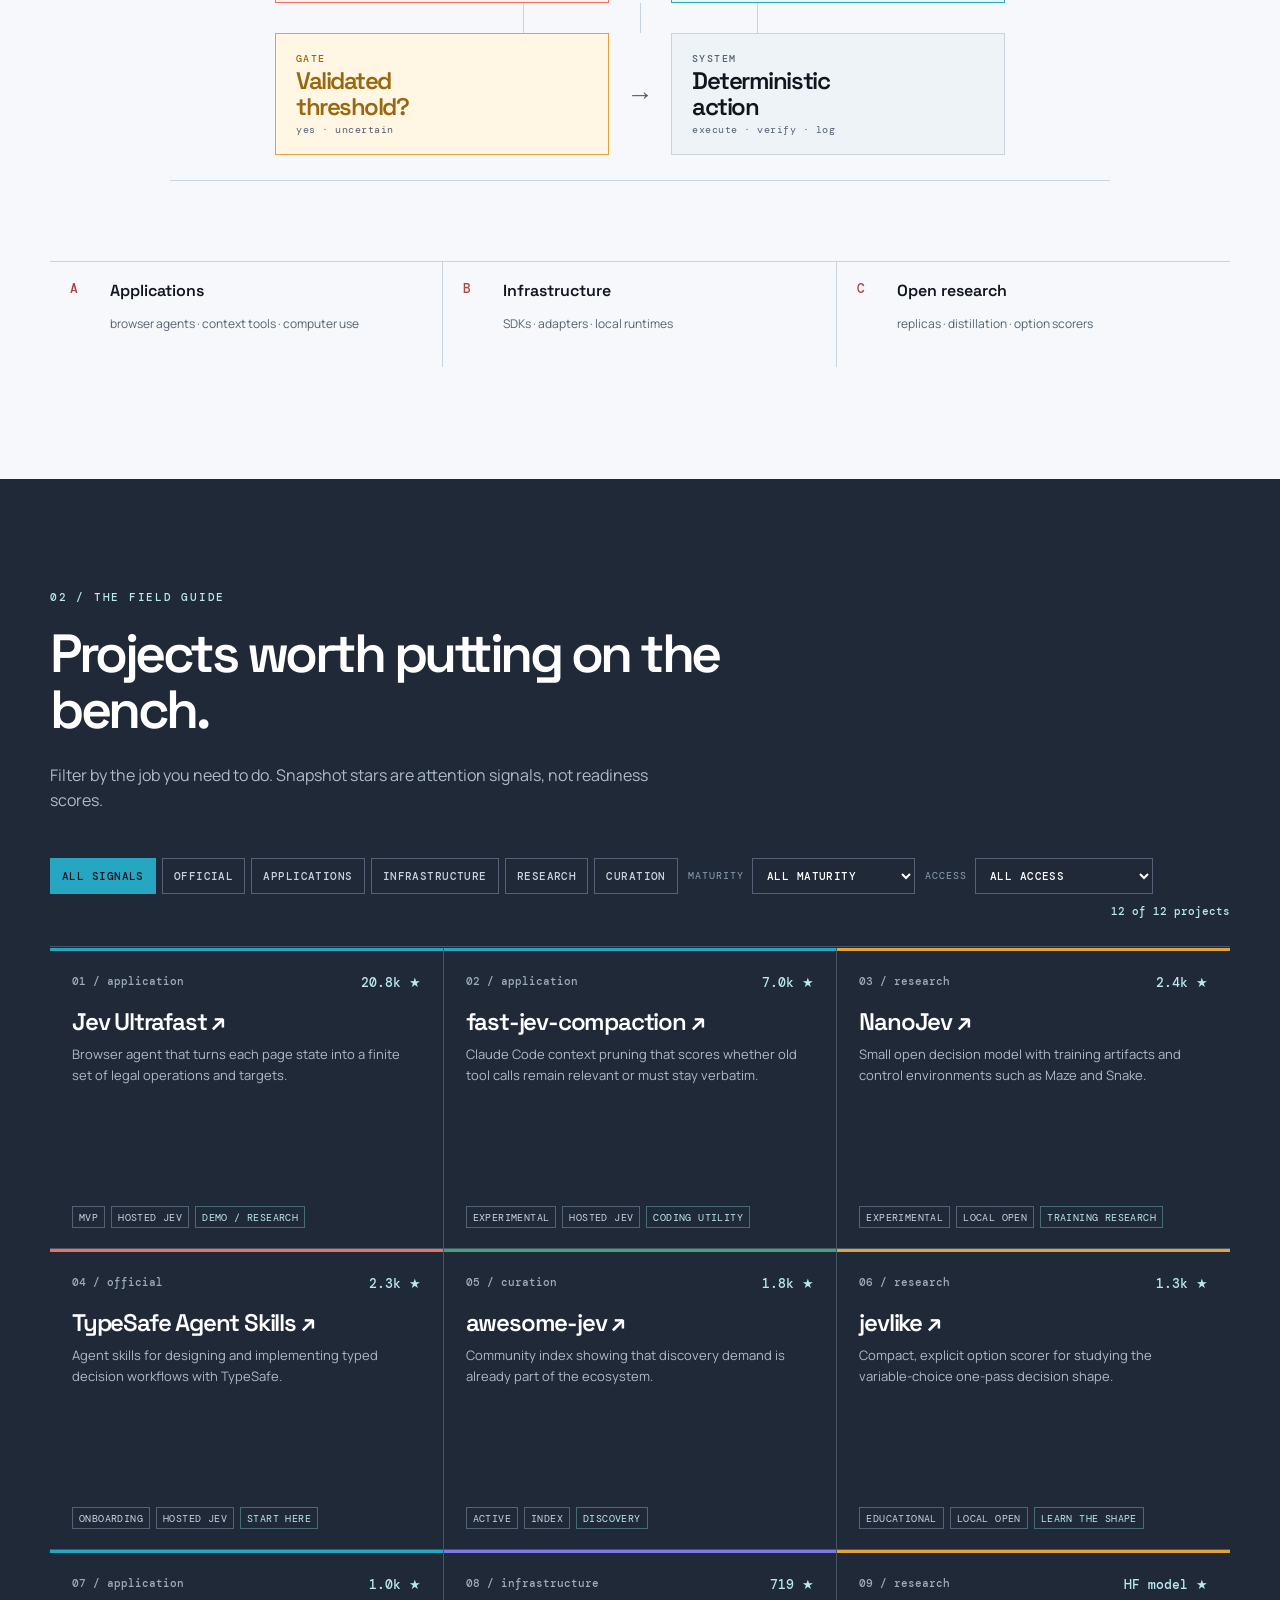
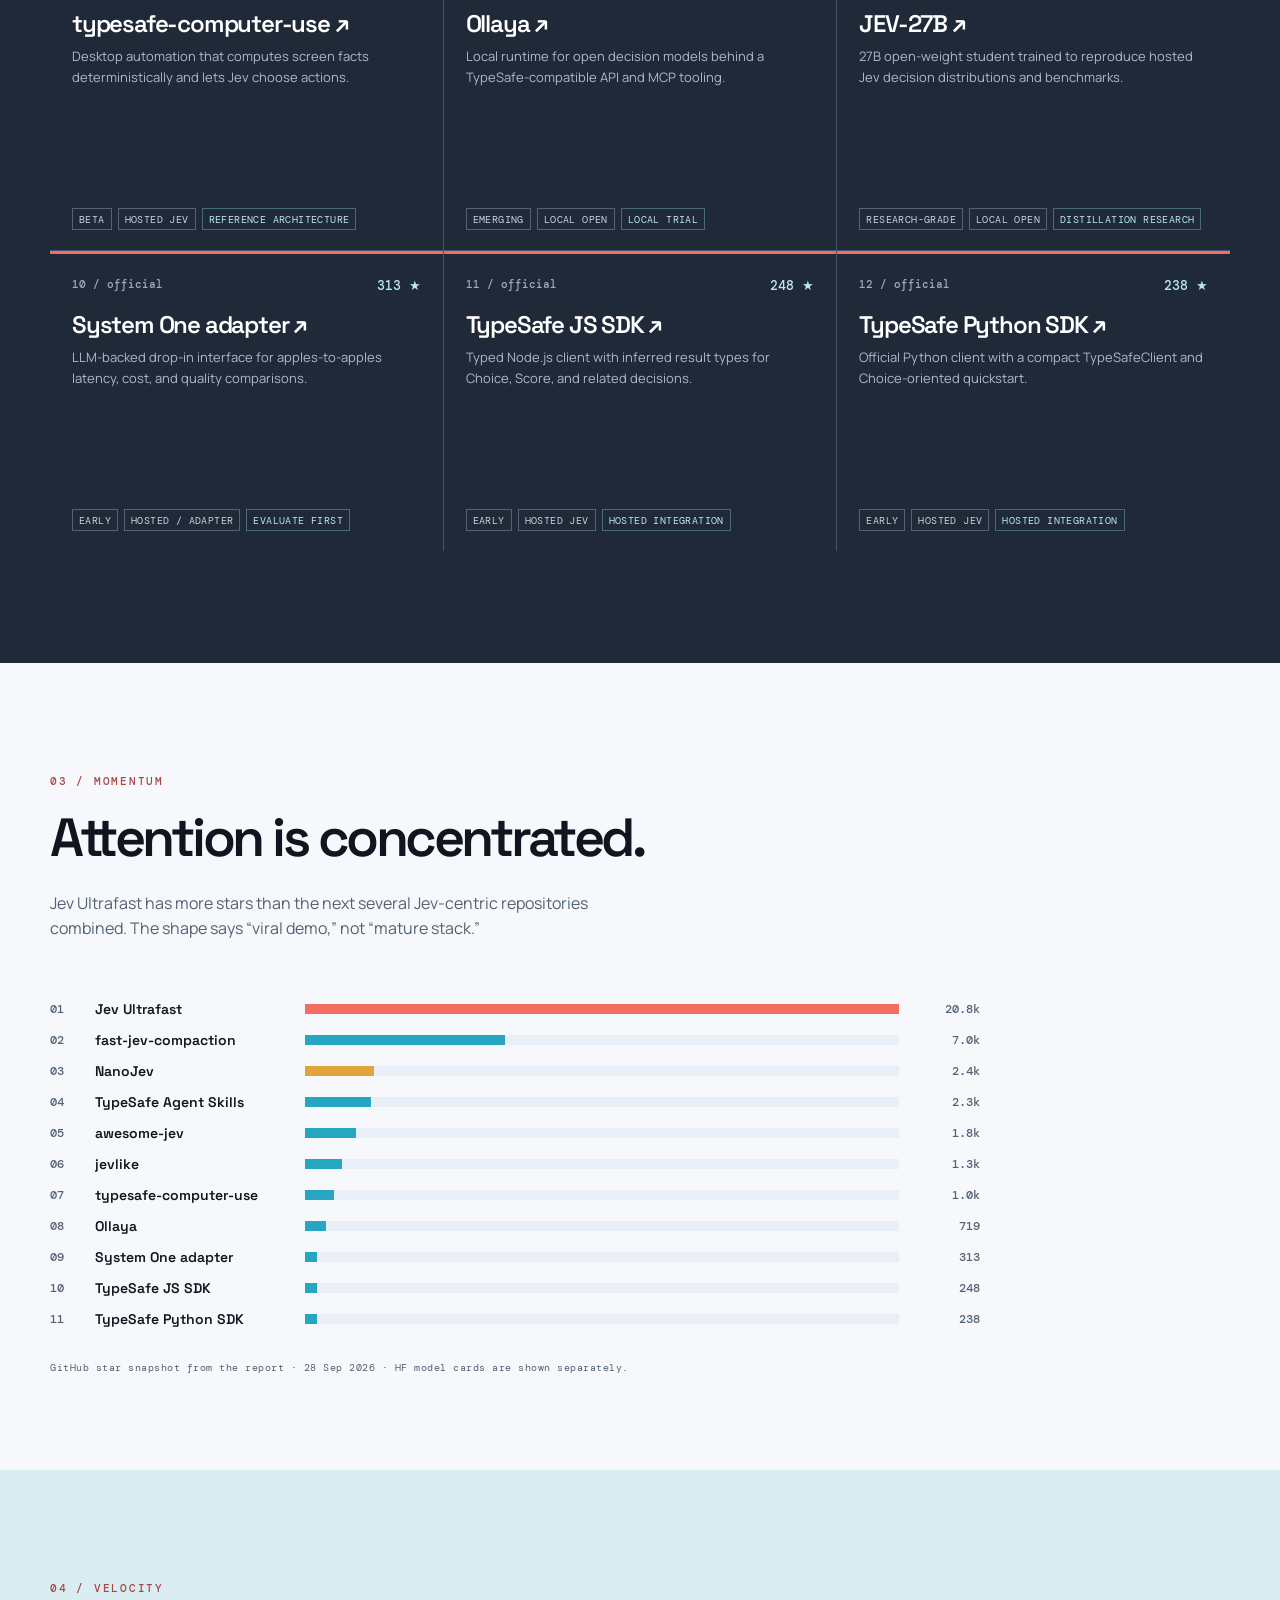
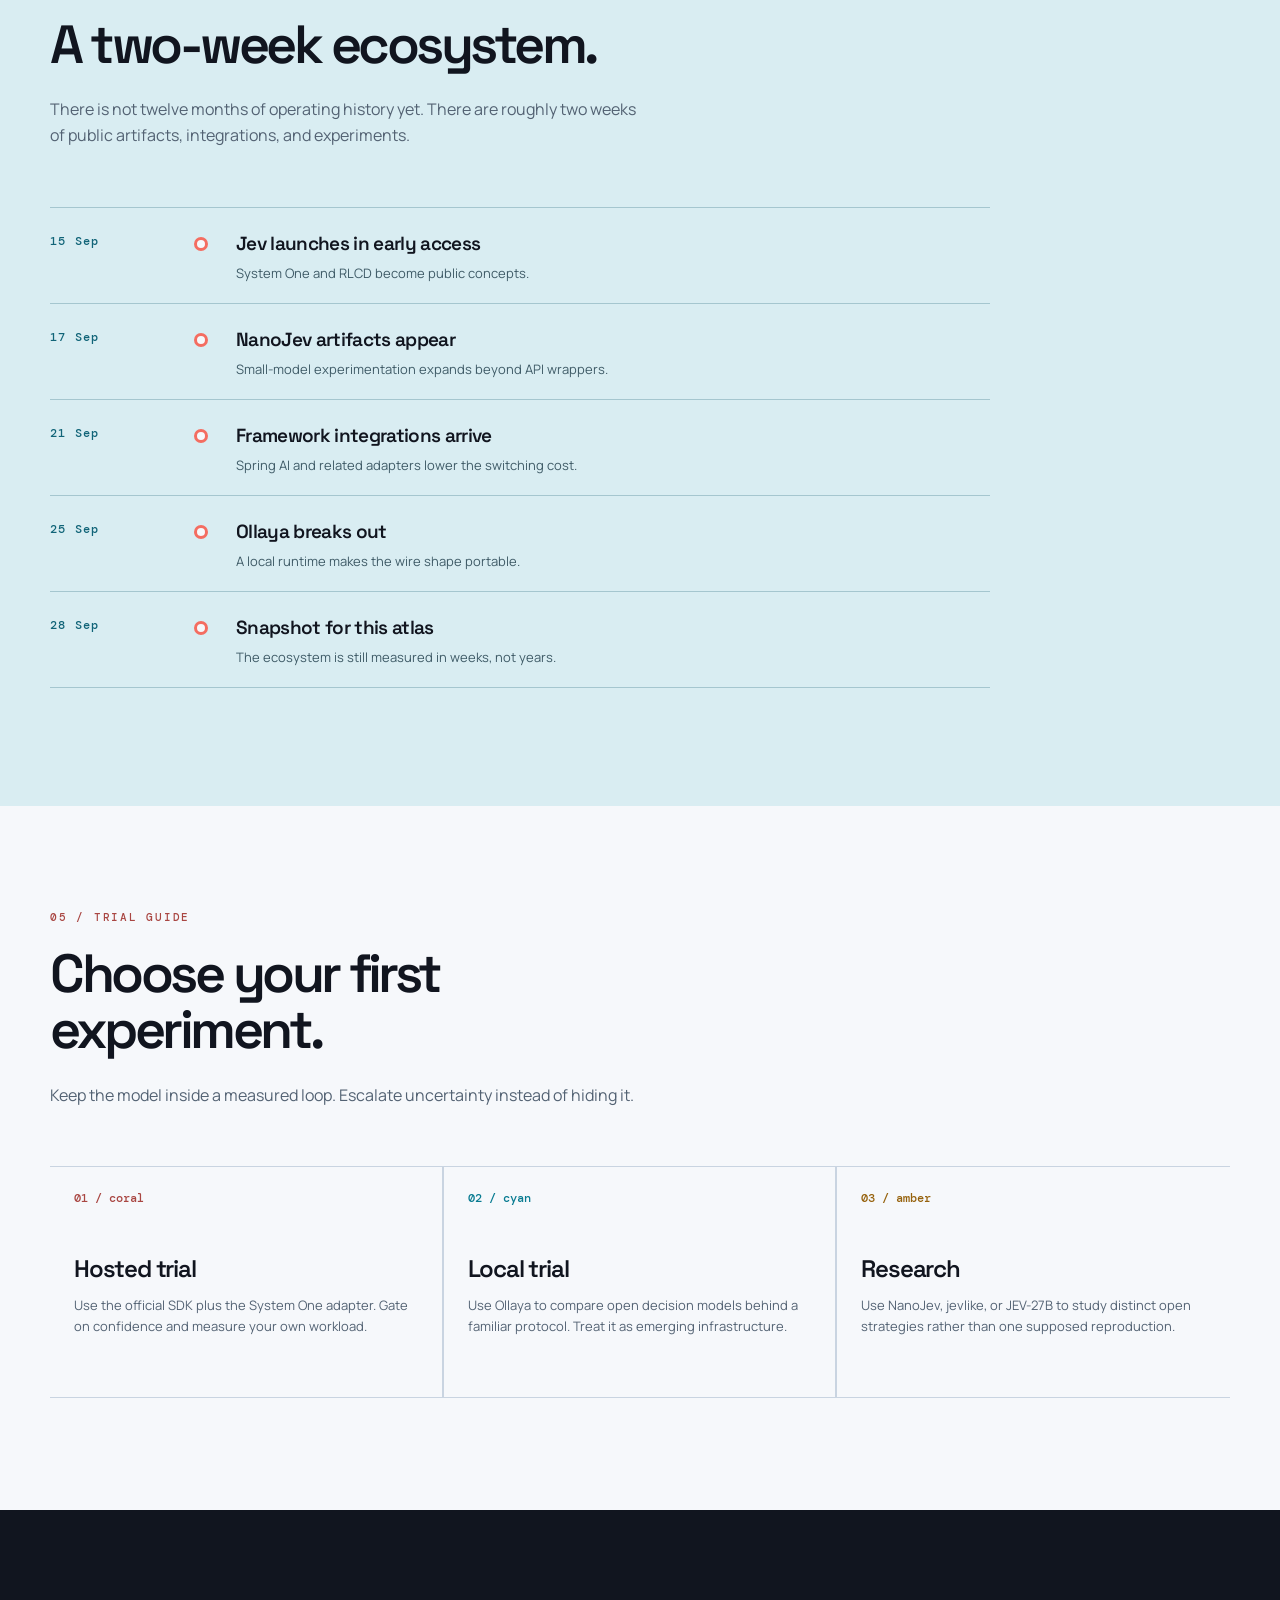
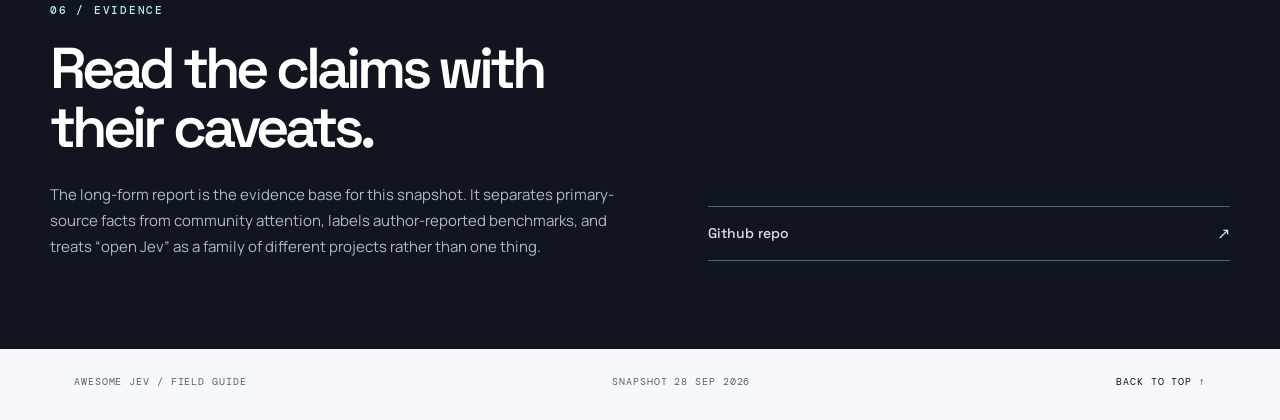
==== commit 587c96fb: "Update index.html" ====
--- a/docs/index.html
+++ b/docs/index.html
@@ -140,8 +140,6 @@
           </div>
           <div class="read-links">
             <a class="read-link" href="https://github.com/scienceaix/jev"><span>Github repo</span><b aria-hidden="true">↗</b></a>
-            <a class="read-link" href="../assets/jev-poster-slides.png"><span>Poster slides PNG</span><b aria-hidden="true">↗</b></a>
-            <a class="read-link" href="../assets/jev-infographic-table.png"><span>Infographic table PNG</span><b aria-hidden="true">↗</b></a>
           </div>
         </div>
       </section>
